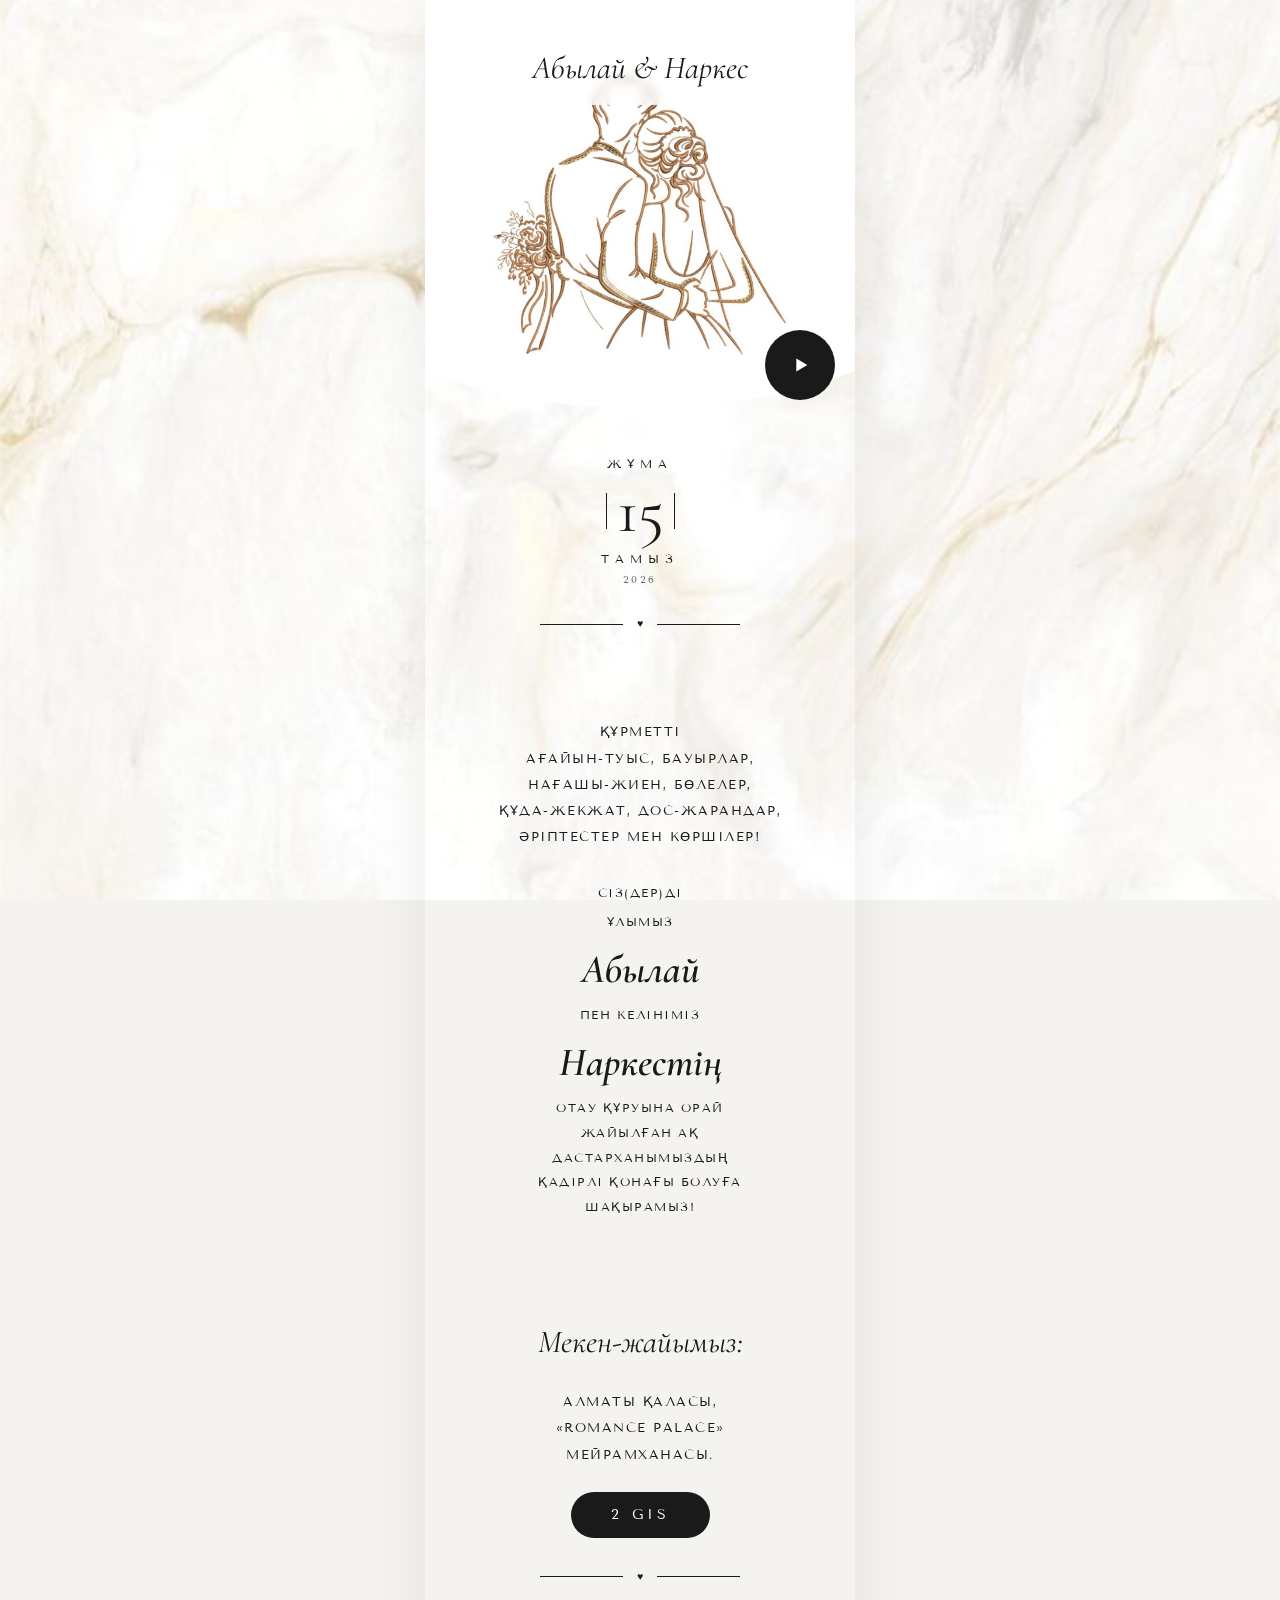
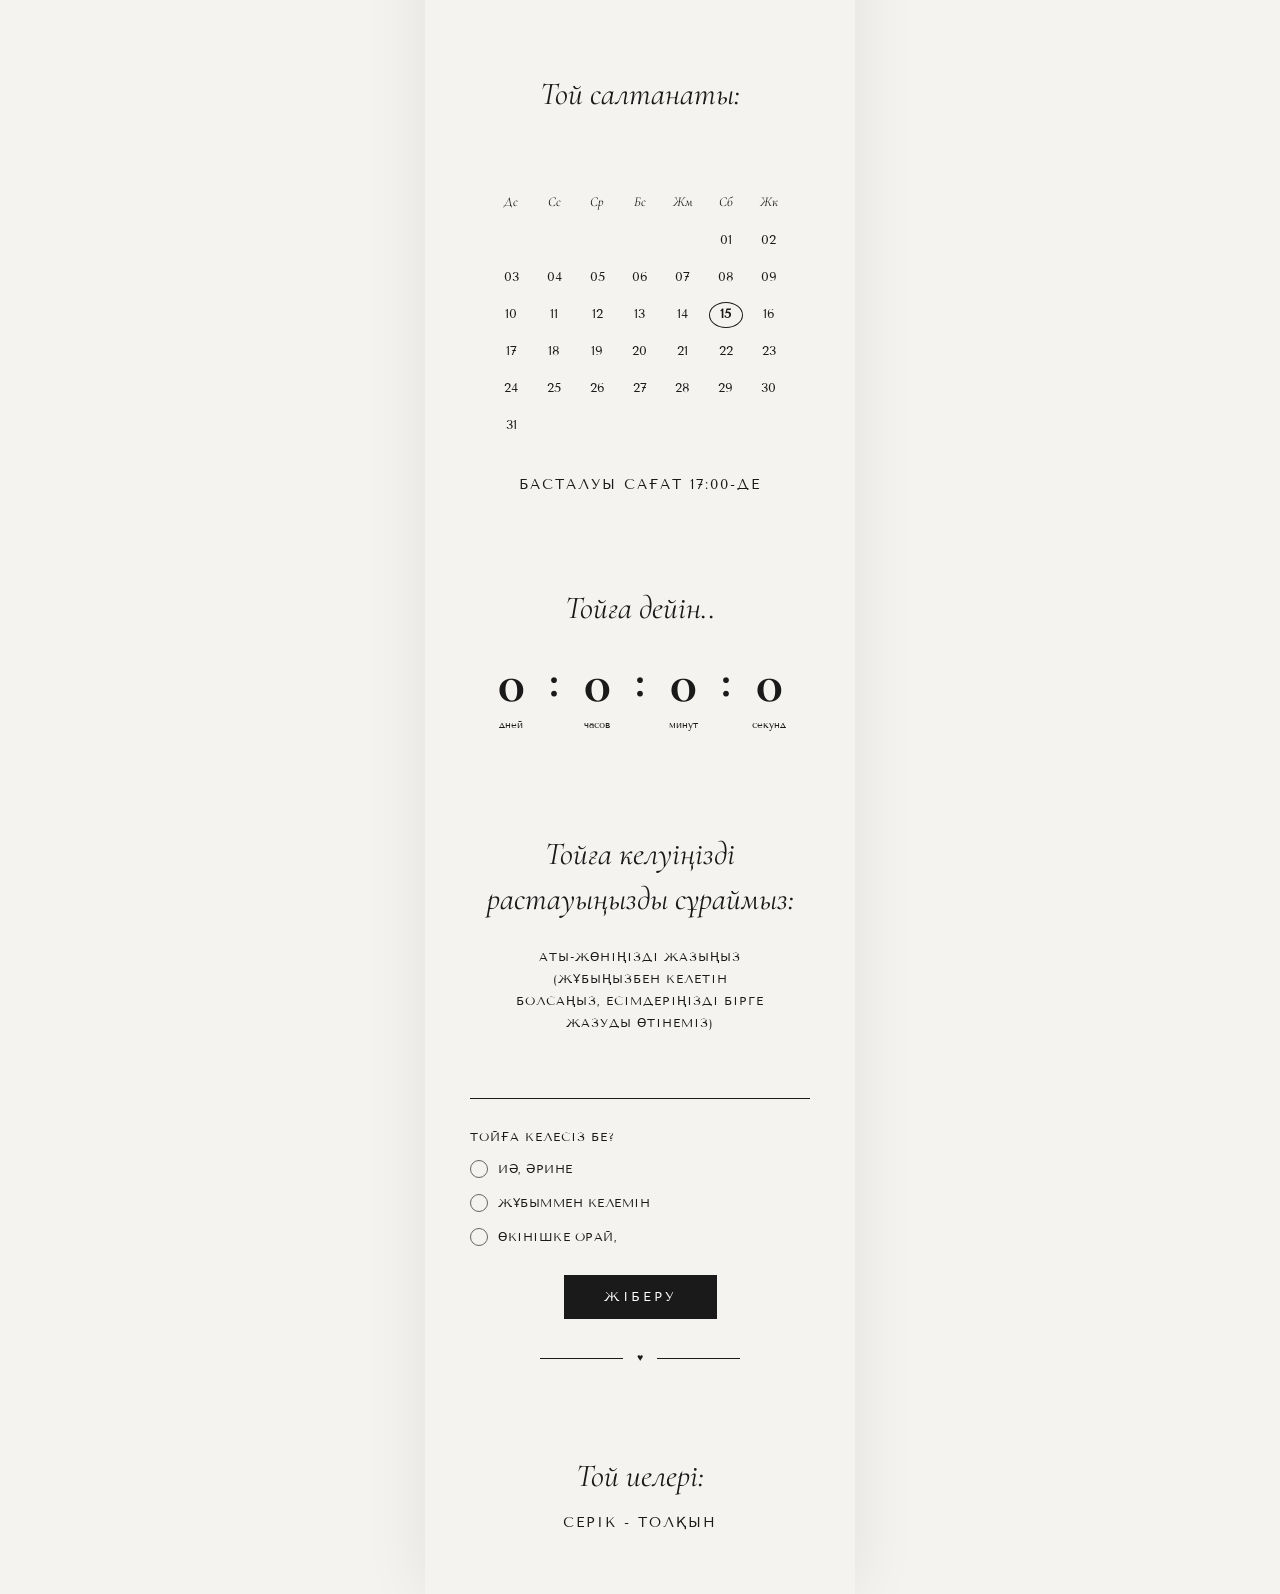
==== index.html @ e8063a90 "Дизайн как Tilda референс" ====
<!DOCTYPE html>
<html lang="kk">

<head>
    <meta charset="UTF-8">
    <meta name="viewport" content="width=device-width, initial-scale=1.0, maximum-scale=1.0, user-scalable=no">
    <link rel="icon" href="photo.jpeg" type="image/jpeg">
    <title>Абылай & Наркес</title>
    <meta name="description" content="Абылай мен Наркестің ақ тойына шақыру. 15 тамыз 2026 жыл, Romance Palace, Алматы">

    <!-- Open Graph -->
    <meta property="og:title" content="Абылай & Наркес | Үйлену тойына шақыру" />
    <meta property="og:description" content="Сіздерді ақ дастархан жайылған ақ тойымызға құрметпен шақырамыз! 15.08.2026" />
    <meta property="og:image" content="https://kenzhe14.github.io/abylai-narkes/photo.jpeg" />
    <meta property="og:url" content="https://kenzhe14.github.io/abylai-narkes/" />
    <meta property="og:type" content="website" />
    <link rel="preconnect" href="https://fonts.googleapis.com">
    <link rel="preconnect" href="https://fonts.gstatic.com" crossorigin>
    <link href="https://fonts.googleapis.com/css2?family=Cormorant+Garamond:ital,wght@0,300;0,400;0,500;0,600;0,700;1,300;1,400;1,500;1,600;1,700&family=Tenor+Sans&display=swap" rel="stylesheet">
    <link rel="stylesheet" href="style.css">
</head>

<body>

    <!-- Background Music -->
    <audio id="bg-music" loop preload="auto">
        <source src="https://dl.dropbox.com/scl/fi/5bqv379cq50wd48kf9zoa/feat.-Kazybek-Kuraiysh.mp3?rlkey=l2h1ll4zbf8r45pdpwxhxq0uc&st=2ir4rhdl&dl=0" type="audio/mpeg" />
    </audio>

    <!-- ============ HERO SECTION ============ -->
    <section id="hero" class="hero-section">
        <!-- Full-width photo -->
        <div class="hero-photo-container">
            <img src="photo.jpeg" alt="Абылай & Наркес" class="hero-photo">
            <!-- Names banner overlay on photo -->
            <div class="names-banner">
                <span class="names-script">Абылай & Наркес</span>
            </div>
            <!-- Circular music play button -->
            <button id="music-toggle" class="music-play-btn" aria-label="Музыканы қосу">
                <svg class="play-icon" id="music-icon-play" viewBox="0 0 24 24" fill="currentColor" width="24" height="24">
                    <polygon points="8,5 20,12 8,19" />
                </svg>
                <svg class="play-icon hidden" id="music-icon-pause" viewBox="0 0 24 24" fill="currentColor" width="24" height="24">
                    <rect x="6" y="4" width="4" height="16" />
                    <rect x="14" y="4" width="4" height="16" />
                </svg>
                <span class="circular-text">ӘУЕНІН ҚОСУ ҮШІН ҮСТІНЕН БАСЫҢЫЗ ·</span>
            </button>
        </div>

        <!-- Date section -->
        <div class="date-section">
            <span class="date-dayname">ЖҰМА</span>
            <div class="date-main">
                <span class="date-divider-v"></span>
                <span class="date-big-number">15</span>
                <span class="date-divider-v"></span>
            </div>
            <span class="date-monthname">ТАМЫЗ</span>
            <span class="date-year">2026</span>
        </div>

        <!-- Heart divider -->
        <div class="heart-divider">
            <span class="h-line"></span>
            <span class="h-heart">♥</span>
            <span class="h-line"></span>
        </div>
    </section>

    <!-- ============ GREETING / INVITE SECTION ============ -->
    <section id="greeting" class="section greeting-section">
        <p class="greeting-address animate-on-scroll">
            ҚҰРМЕТТІ<br>
            АҒАЙЫН-ТУЫС, БАУЫРЛАР,<br>
            НАҒАШЫ-ЖИЕН, БӨЛЕЛЕР,<br>
            ҚҰДА-ЖЕКЖАТ, ДОС-ЖАРАНДАР,<br>
            ӘРІПТЕСТЕР МЕН КӨРШІЛЕР!
        </p>

        <div class="greeting-invite animate-on-scroll">
            <p class="invite-line-upper">СІЗ(ДЕР)ДІ</p>
            <p class="invite-line-upper">ҰЛЫМЫЗ</p>
            <p class="invite-name-script">Абылай</p>
            <p class="invite-line-upper">ПЕН КЕЛІНІМІЗ</p>
            <p class="invite-name-script">Наркестің</p>
            <p class="invite-line-upper">
                ОТАУ ҚҰРУЫНА ОРАЙ<br>
                ЖАЙЫЛҒАН АҚ<br>
                ДАСТАРХАНЫМЫЗДЫҢ<br>
                ҚАДІРЛІ ҚОНАҒЫ БОЛУҒА<br>
                ШАҚЫРАМЫЗ!
            </p>
        </div>
    </section>

    <!-- ============ VENUE SECTION ============ -->
    <section id="venue" class="section venue-section">
        <h2 class="script-title animate-on-scroll">Мекен-жайымыз:</h2>
        <p class="venue-address animate-on-scroll">
            АЛМАТЫ ҚАЛАСЫ,<br>
            «ROMANCE PALACE»<br>
            МЕЙРАМХАНАСЫ.
        </p>
        <a href="https://2gis.kz/almaty/search/Romance%20Palace/firm/9429940000839272/77.027645%2C43.294526?m=77.027645%2C43.294526%2F11.62"
            target="_blank" rel="noopener" class="gis-btn animate-on-scroll" id="map-link">
            2 GIS
        </a>

        <!-- Heart divider -->
        <div class="heart-divider animate-on-scroll">
            <span class="h-line"></span>
            <span class="h-heart">♥</span>
            <span class="h-line"></span>
        </div>
    </section>

    <!-- ============ CALENDAR SECTION ============ -->
    <section id="calendar" class="section calendar-section">
        <h2 class="script-title animate-on-scroll">Той салтанаты:</h2>
        <p class="calendar-date-text animate-on-scroll">15 ТАМЫЗ 2026 ЖЫЛ</p>
        <div class="calendar-grid animate-on-scroll">
            <div class="calendar-header">
                <span>Дс</span><span>Сс</span><span>Ср</span><span>Бс</span><span>Жм</span><span>Сб</span><span>Жк</span>
            </div>
            <div class="calendar-days">
                <span class="empty"></span><span class="empty"></span><span class="empty"></span><span class="empty"></span><span class="empty"></span>
                <span>01</span><span>02</span>
                <span>03</span><span>04</span><span>05</span><span>06</span><span>07</span><span>08</span><span>09</span>
                <span>10</span><span>11</span><span>12</span><span>13</span><span>14</span><span class="highlight">15</span><span>16</span>
                <span>17</span><span>18</span><span>19</span><span>20</span><span>21</span><span>22</span><span>23</span>
                <span>24</span><span>25</span><span>26</span><span>27</span><span>28</span><span>29</span><span>30</span>
                <span>31</span>
            </div>
        </div>
        <p class="start-time animate-on-scroll">БАСТАЛУЫ САҒАТ 17:00-ДЕ</p>
    </section>

    <!-- ============ COUNTDOWN SECTION ============ -->
    <section id="countdown" class="section countdown-section">
        <h2 class="script-title animate-on-scroll">Тойға дейін..</h2>
        <div class="countdown-timer animate-on-scroll" id="countdown-timer">
            <div class="countdown-item">
                <span class="countdown-number" id="days">0</span>
                <span class="countdown-label">дней</span>
            </div>
            <div class="countdown-sep">:</div>
            <div class="countdown-item">
                <span class="countdown-number" id="hours">0</span>
                <span class="countdown-label">часов</span>
            </div>
            <div class="countdown-sep">:</div>
            <div class="countdown-item">
                <span class="countdown-number" id="minutes">0</span>
                <span class="countdown-label">минут</span>
            </div>
            <div class="countdown-sep">:</div>
            <div class="countdown-item">
                <span class="countdown-number" id="seconds">0</span>
                <span class="countdown-label">секунд</span>
            </div>
        </div>
    </section>

    <!-- ============ RSVP SECTION ============ -->
    <section id="rsvp" class="section rsvp-section">
        <h2 class="script-title animate-on-scroll">Тойға келуіңізді<br>растауыңызды сұраймыз:</h2>
        <p class="rsvp-instruction animate-on-scroll">
            АТЫ-ЖӨНІҢІЗДІ ЖАЗЫҢЫЗ<br>
            (ЖҰБЫҢЫЗБЕН КЕЛЕТІН<br>
            БОЛСАҢЫЗ, ЕСІМДЕРІҢІЗДІ БІРГЕ<br>
            ЖАЗУДЫ ӨТІНЕМІЗ)
        </p>
        <form id="rsvp-form" class="rsvp-form animate-on-scroll">
            <div class="form-group">
                <input type="text" id="guest-name" name="name" required>
                <div class="input-line"></div>
            </div>
            <div class="form-group">
                <p class="form-question">ТОЙҒА КЕЛЕСІЗ БЕ?</p>
                <div class="radio-group">
                    <label class="radio-label">
                        <input type="radio" name="attendance" value="Иә, әрине" required>
                        <span class="radio-circle"></span>
                        <span class="radio-text">ИӘ, ӘРИНЕ</span>
                    </label>
                    <label class="radio-label">
                        <input type="radio" name="attendance" value="Жұбайыммен келемін">
                        <span class="radio-circle"></span>
                        <span class="radio-text">ЖҰБЫММЕН КЕЛЕМІН</span>
                    </label>
                    <label class="radio-label">
                        <input type="radio" name="attendance" value="Өкінішке орай">
                        <span class="radio-circle"></span>
                        <span class="radio-text">ӨКІНІШКЕ ОРАЙ,</span>
                    </label>
                </div>
            </div>
            <button type="submit" class="submit-btn" id="submit-btn">
                <span class="btn-text">ЖІБЕРУ</span>
                <span class="btn-loader hidden">
                    <svg viewBox="0 0 24 24" width="20" height="20">
                        <circle cx="12" cy="12" r="10" fill="none" stroke="currentColor" stroke-width="2" stroke-dasharray="30 50" class="spinner" />
                    </svg>
                </span>
            </button>
        </form>
        <div id="rsvp-success" class="rsvp-success hidden">
            <div class="success-icon">✓</div>
            <p>Рахмет! Жауабыңыз қабылданды.</p>
        </div>

        <!-- Heart divider -->
        <div class="heart-divider animate-on-scroll">
            <span class="h-line"></span>
            <span class="h-heart">♥</span>
            <span class="h-line"></span>
        </div>
    </section>

    <!-- ============ HOSTS / FOOTER ============ -->
    <footer class="section footer-section">
        <h2 class="script-title animate-on-scroll">Той иелері:</h2>
        <p class="hosts-names animate-on-scroll">СЕРІК - ТОЛҚЫН</p>
    </footer>

    <script src="script.js"></script>
</body>

</html>
---- style.css ----
/* ============================================
   WEDDING INVITATION — Абылай & Наркес
   Exact Replica of Tilda Reference Design
   ============================================ */

:root {
    --black: #1a1a1a;
    --gray-dark: #333;
    --gray: #666;
    --gray-light: #999;
    --white: #ffffff;
    --bg: #f5f3f0;
}

/* === RESET === */
*, *::before, *::after {
    margin: 0; padding: 0; box-sizing: border-box;
}

html { scroll-behavior: smooth; }

body {
    font-family: 'Tenor Sans', sans-serif;
    color: var(--black);
    background: var(--bg);
    background-image: url('bg.jpeg');
    background-size: cover;
    background-attachment: fixed;
    background-position: center;
    line-height: 1.6;
    overflow-x: hidden;
    -webkit-font-smoothing: antialiased;
}

.hidden { display: none !important; }

/* === SECTION BASE === */
.section {
    display: flex;
    flex-direction: column;
    align-items: center;
    text-align: center;
    padding: 50px 28px;
}

/* === SCROLL ANIMATIONS === */
.animate-on-scroll {
    opacity: 0;
    transform: translateY(20px);
    transition: opacity 0.7s ease, transform 0.7s ease;
}
.animate-on-scroll.visible {
    opacity: 1;
    transform: translateY(0);
}

/* =========================================
   HERO SECTION
   ========================================= */
.hero-section {
    display: flex;
    flex-direction: column;
    align-items: center;
    padding: 0 0 30px;
}

/* --- Full-width photo --- */
.hero-photo-container {
    width: 100%;
    position: relative;
    overflow: hidden;
}

.hero-photo {
    width: 100%;
    height: auto;
    display: block;
    /* Bottom part: white wave cutout */
    clip-path: ellipse(120% 95% at 50% 0%);
}

/* --- Names banner on top of photo --- */
.names-banner {
    position: absolute;
    top: 30px;
    left: 0;
    right: 0;
    background: rgba(255, 255, 255, 0.75);
    backdrop-filter: blur(4px);
    padding: 12px 20px;
    text-align: center;
}

.names-script {
    font-family: 'Cormorant Garamond', serif;
    font-weight: 400;
    font-style: italic;
    font-size: 2rem;
    color: var(--black);
}

/* --- Circular music play button --- */
.music-play-btn {
    position: absolute;
    bottom: 30px;
    right: 20px;
    width: 70px;
    height: 70px;
    border-radius: 50%;
    background: var(--black);
    color: var(--white);
    border: none;
    cursor: pointer;
    display: flex;
    align-items: center;
    justify-content: center;
    z-index: 10;
    overflow: hidden;
}

.play-icon {
    width: 22px;
    height: 22px;
    z-index: 2;
}

/* Circular text around play button */
.circular-text {
    position: absolute;
    width: 100%;
    height: 100%;
    font-family: 'Tenor Sans', sans-serif;
    font-size: 0.38rem;
    letter-spacing: 2.5px;
    color: var(--white);
    animation: rotateText 12s linear infinite;
}

@keyframes rotateText {
    from { transform: rotate(0deg); }
    to { transform: rotate(360deg); }
}

/* Render circular text with CSS conic path hack — we'll use JS for proper SVG text path */
/* For simplicity, hide and use simple rotate animation */
.circular-text {
    display: flex;
    align-items: center;
    justify-content: center;
    opacity: 0; /* Will render via SVG in future */
}

/* --- Date section --- */
.date-section {
    display: flex;
    flex-direction: column;
    align-items: center;
    gap: 2px;
    padding: 24px 0 20px;
}

.date-dayname {
    font-size: 0.75rem;
    letter-spacing: 6px;
    color: var(--black);
    font-weight: 400;
}

.date-main {
    display: flex;
    align-items: center;
    gap: 10px;
    margin: 4px 0;
}

.date-divider-v {
    display: block;
    width: 1px;
    height: 36px;
    background: var(--black);
}

.date-big-number {
    font-family: 'Cormorant Garamond', serif;
    font-size: 4rem;
    font-weight: 400;
    line-height: 1;
    color: var(--black);
}

.date-monthname {
    font-size: 0.75rem;
    letter-spacing: 6px;
    color: var(--black);
    font-weight: 400;
}

.date-year {
    font-size: 0.65rem;
    letter-spacing: 3px;
    color: var(--gray);
    margin-top: 2px;
}

/* --- Heart divider (used everywhere) --- */
.heart-divider {
    display: flex;
    align-items: center;
    gap: 14px;
    width: 200px;
    margin: 10px auto;
}

.h-line {
    flex: 1;
    height: 1px;
    background: var(--black);
}

.h-heart {
    font-size: 0.65rem;
    color: var(--black);
    line-height: 1;
}

/* =========================================
   GREETING SECTION
   ========================================= */
.greeting-section {
    padding: 50px 32px;
    gap: 30px;
}

.greeting-address {
    font-family: 'Tenor Sans', sans-serif;
    font-size: 0.82rem;
    font-weight: 400;
    color: var(--black);
    text-transform: uppercase;
    letter-spacing: 1.5px;
    line-height: 2;
}

.greeting-invite {
    display: flex;
    flex-direction: column;
    align-items: center;
    gap: 4px;
}

.invite-line-upper {
    font-family: 'Tenor Sans', sans-serif;
    font-size: 0.78rem;
    font-weight: 400;
    color: var(--black);
    text-transform: uppercase;
    letter-spacing: 1.5px;
    line-height: 2;
}

.invite-name-script {
    font-family: 'Cormorant Garamond', serif;
    font-weight: 600;
    font-style: italic;
    font-size: 2.5rem;
    color: var(--black);
    line-height: 1.3;
    margin: 4px 0;
}

/* =========================================
   VENUE SECTION
   ========================================= */
.venue-section {
    padding: 50px 32px;
    gap: 24px;
}

.script-title {
    font-family: 'Cormorant Garamond', serif;
    font-weight: 400;
    font-style: italic;
    font-size: 2rem;
    color: var(--black);
    line-height: 1.4;
}

.venue-address {
    font-family: 'Tenor Sans', sans-serif;
    font-size: 0.82rem;
    font-weight: 400;
    color: var(--black);
    text-transform: uppercase;
    letter-spacing: 1.5px;
    line-height: 2;
}

.gis-btn {
    display: inline-block;
    padding: 12px 40px;
    background: var(--black);
    color: var(--white);
    text-decoration: none;
    border-radius: 50px;
    font-family: 'Tenor Sans', sans-serif;
    font-size: 0.85rem;
    letter-spacing: 4px;
    font-weight: 400;
    transition: opacity 0.3s;
}

.gis-btn:active {
    opacity: 0.8;
}

/* =========================================
   CALENDAR SECTION
   ========================================= */
.calendar-section {
    padding: 30px 28px 50px;
    gap: 20px;
}

.calendar-date-text {
    font-family: 'Tenor Sans', sans-serif;
    font-size: 0.85rem;
    font-weight: 400;
    letter-spacing: 2px;
    color: var(--black);
    margin-bottom: 8px;
}

.calendar-grid {
    width: 300px;
}

.calendar-header {
    display: grid;
    grid-template-columns: repeat(7, 1fr);
    gap: 0;
    margin-bottom: 6px;
}

.calendar-header span {
    font-family: 'Cormorant Garamond', serif;
    font-style: italic;
    font-size: 0.85rem;
    color: var(--black);
    text-align: center;
    padding: 4px 0;
}

.calendar-days {
    display: grid;
    grid-template-columns: repeat(7, 1fr);
    gap: 0;
}

.calendar-days span {
    font-family: 'Tenor Sans', sans-serif;
    font-size: 0.82rem;
    color: var(--black);
    text-align: center;
    padding: 8px 2px;
    font-weight: 400;
}

.calendar-days span.empty {
    visibility: hidden;
}

/* Oval/circle outline around the date — exactly like reference */
.calendar-days span.highlight {
    position: relative;
    font-weight: 700;
}

.calendar-days span.highlight::before {
    content: '';
    position: absolute;
    width: 34px;
    height: 26px;
    border: 1.5px solid var(--black);
    border-radius: 50%;
    top: 50%;
    left: 50%;
    transform: translate(-50%, -50%);
}

.start-time {
    font-family: 'Tenor Sans', sans-serif;
    font-size: 0.85rem;
    font-weight: 400;
    letter-spacing: 2px;
    color: var(--black);
    margin-top: 10px;
}

/* =========================================
   COUNTDOWN SECTION
   ========================================= */
.countdown-section {
    padding: 40px 28px 50px;
    gap: 24px;
}

.countdown-timer {
    display: flex;
    align-items: flex-start;
    gap: 8px;
}

.countdown-item {
    display: flex;
    flex-direction: column;
    align-items: center;
    min-width: 60px;
}

.countdown-number {
    font-family: 'Cormorant Garamond', serif;
    font-size: 3.5rem;
    font-weight: 700;
    color: var(--black);
    line-height: 1;
    transition: transform 0.2s ease, opacity 0.2s ease;
}

.countdown-label {
    font-family: 'Tenor Sans', sans-serif;
    font-size: 0.6rem;
    color: var(--black);
    margin-top: 6px;
    letter-spacing: 0;
}

.countdown-sep {
    font-family: 'Cormorant Garamond', serif;
    font-size: 3rem;
    font-weight: 700;
    color: var(--black);
    line-height: 1;
    margin-top: 2px;
}

/* =========================================
   RSVP SECTION
   ========================================= */
.rsvp-section {
    padding: 50px 32px;
    gap: 24px;
}

.rsvp-instruction {
    font-family: 'Tenor Sans', sans-serif;
    font-size: 0.72rem;
    font-weight: 400;
    color: var(--black);
    text-transform: uppercase;
    letter-spacing: 1px;
    line-height: 1.9;
    max-width: 300px;
}

.rsvp-form {
    display: flex;
    flex-direction: column;
    gap: 28px;
    width: 100%;
    max-width: 340px;
}

.form-group {
    display: flex;
    flex-direction: column;
    gap: 0;
}

/* Input with only bottom border — like reference */
.rsvp-form input[type="text"] {
    width: 100%;
    padding: 12px 4px;
    border: none;
    border-bottom: 1px solid var(--black);
    background: transparent;
    font-family: 'Tenor Sans', sans-serif;
    font-size: 0.9rem;
    color: var(--black);
    outline: none;
    border-radius: 0;
}

.input-line {
    display: none;
}

.form-question {
    font-family: 'Tenor Sans', sans-serif;
    font-size: 0.78rem;
    font-weight: 400;
    color: var(--black);
    text-transform: uppercase;
    letter-spacing: 1px;
    text-align: left;
    margin-bottom: 12px;
}

/* --- Radio buttons --- */
.radio-group {
    display: flex;
    flex-direction: column;
    gap: 14px;
}

.radio-label {
    display: flex;
    align-items: center;
    gap: 10px;
    cursor: pointer;
    font-family: 'Tenor Sans', sans-serif;
    font-size: 0.78rem;
    color: var(--black);
    text-transform: uppercase;
    letter-spacing: 0.5px;
}

.radio-label input[type="radio"] {
    display: none;
}

.radio-circle {
    width: 18px;
    height: 18px;
    border-radius: 50%;
    border: 1.5px solid var(--gray);
    flex-shrink: 0;
    position: relative;
    transition: border-color 0.3s;
}

.radio-label input[type="radio"]:checked + .radio-circle {
    border-color: var(--black);
}

.radio-label input[type="radio"]:checked + .radio-circle::after {
    content: '';
    position: absolute;
    width: 10px;
    height: 10px;
    border-radius: 50%;
    background: var(--black);
    top: 50%;
    left: 50%;
    transform: translate(-50%, -50%);
}

/* --- Submit button (black pill) --- */
.submit-btn {
    padding: 14px 40px;
    border: none;
    background: var(--black);
    color: var(--white);
    font-family: 'Tenor Sans', sans-serif;
    font-size: 0.8rem;
    letter-spacing: 3px;
    text-transform: uppercase;
    cursor: pointer;
    align-self: center;
    transition: opacity 0.3s;
}

.submit-btn:active {
    opacity: 0.8;
}

.submit-btn:disabled {
    opacity: 0.5;
}

@keyframes spin {
    from { transform: rotate(0deg); }
    to { transform: rotate(360deg); }
}

.spinner {
    animation: spin 0.8s linear infinite;
}

/* Success */
.rsvp-success {
    text-align: center;
    padding: 30px;
}

.success-icon {
    width: 50px;
    height: 50px;
    margin: 0 auto 16px;
    border-radius: 50%;
    background: var(--black);
    color: var(--white);
    display: flex;
    align-items: center;
    justify-content: center;
    font-size: 1.4rem;
}

.rsvp-success p {
    font-family: 'Tenor Sans', sans-serif;
    font-size: 0.85rem;
    color: var(--black);
}

/* =========================================
   FOOTER / HOSTS
   ========================================= */
.footer-section {
    padding: 30px 32px 60px;
    gap: 14px;
}

.hosts-names {
    font-family: 'Tenor Sans', sans-serif;
    font-size: 0.85rem;
    font-weight: 400;
    letter-spacing: 2px;
    color: var(--black);
    text-transform: uppercase;
}

/* =========================================
   RESPONSIVE
   ========================================= */
@media (min-width: 500px) {
    body {
        max-width: 430px;
        margin: 0 auto;
        box-shadow: 0 0 60px rgba(0,0,0,0.08);
    }
}

@media (max-width: 360px) {
    .names-script { font-size: 1.6rem; }
    .date-big-number { font-size: 3rem; }
    .invite-name-script { font-size: 2rem; }
    .countdown-number { font-size: 2.8rem; }
    .countdown-sep { font-size: 2.4rem; }
}
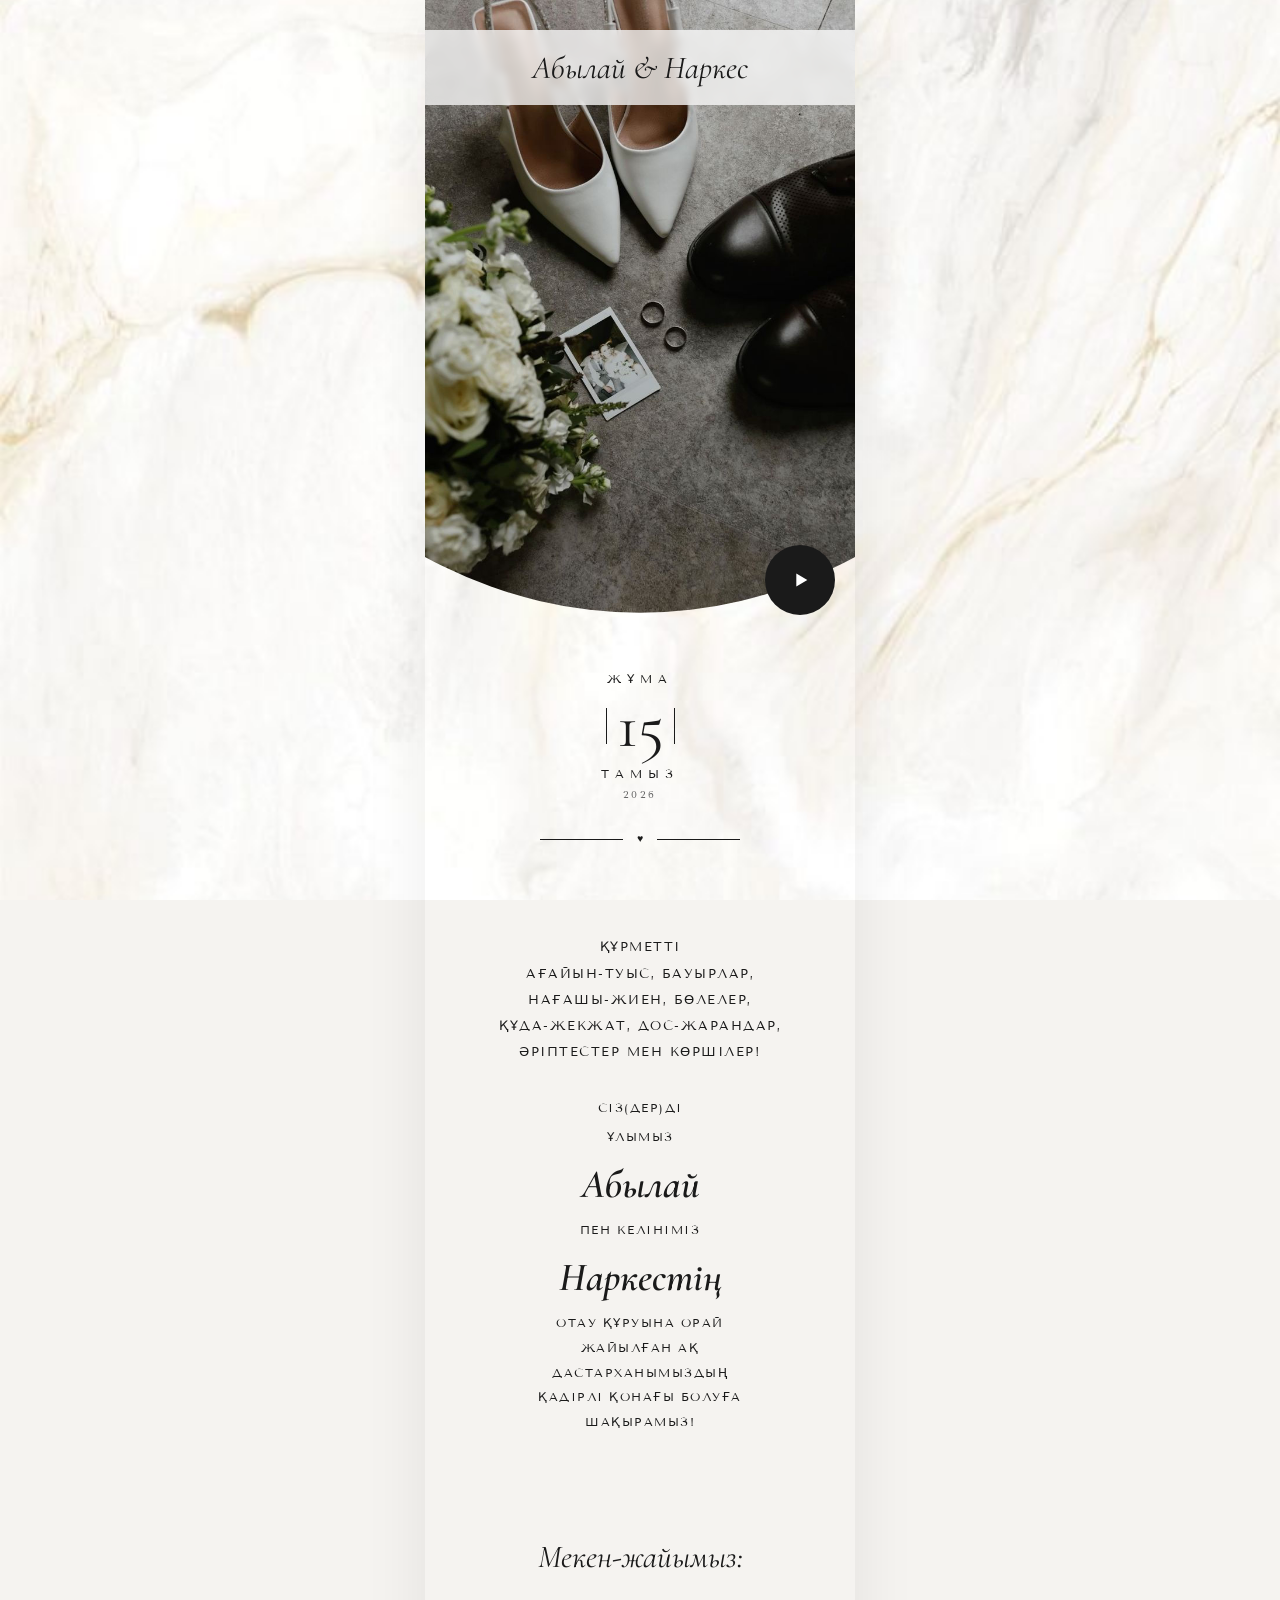
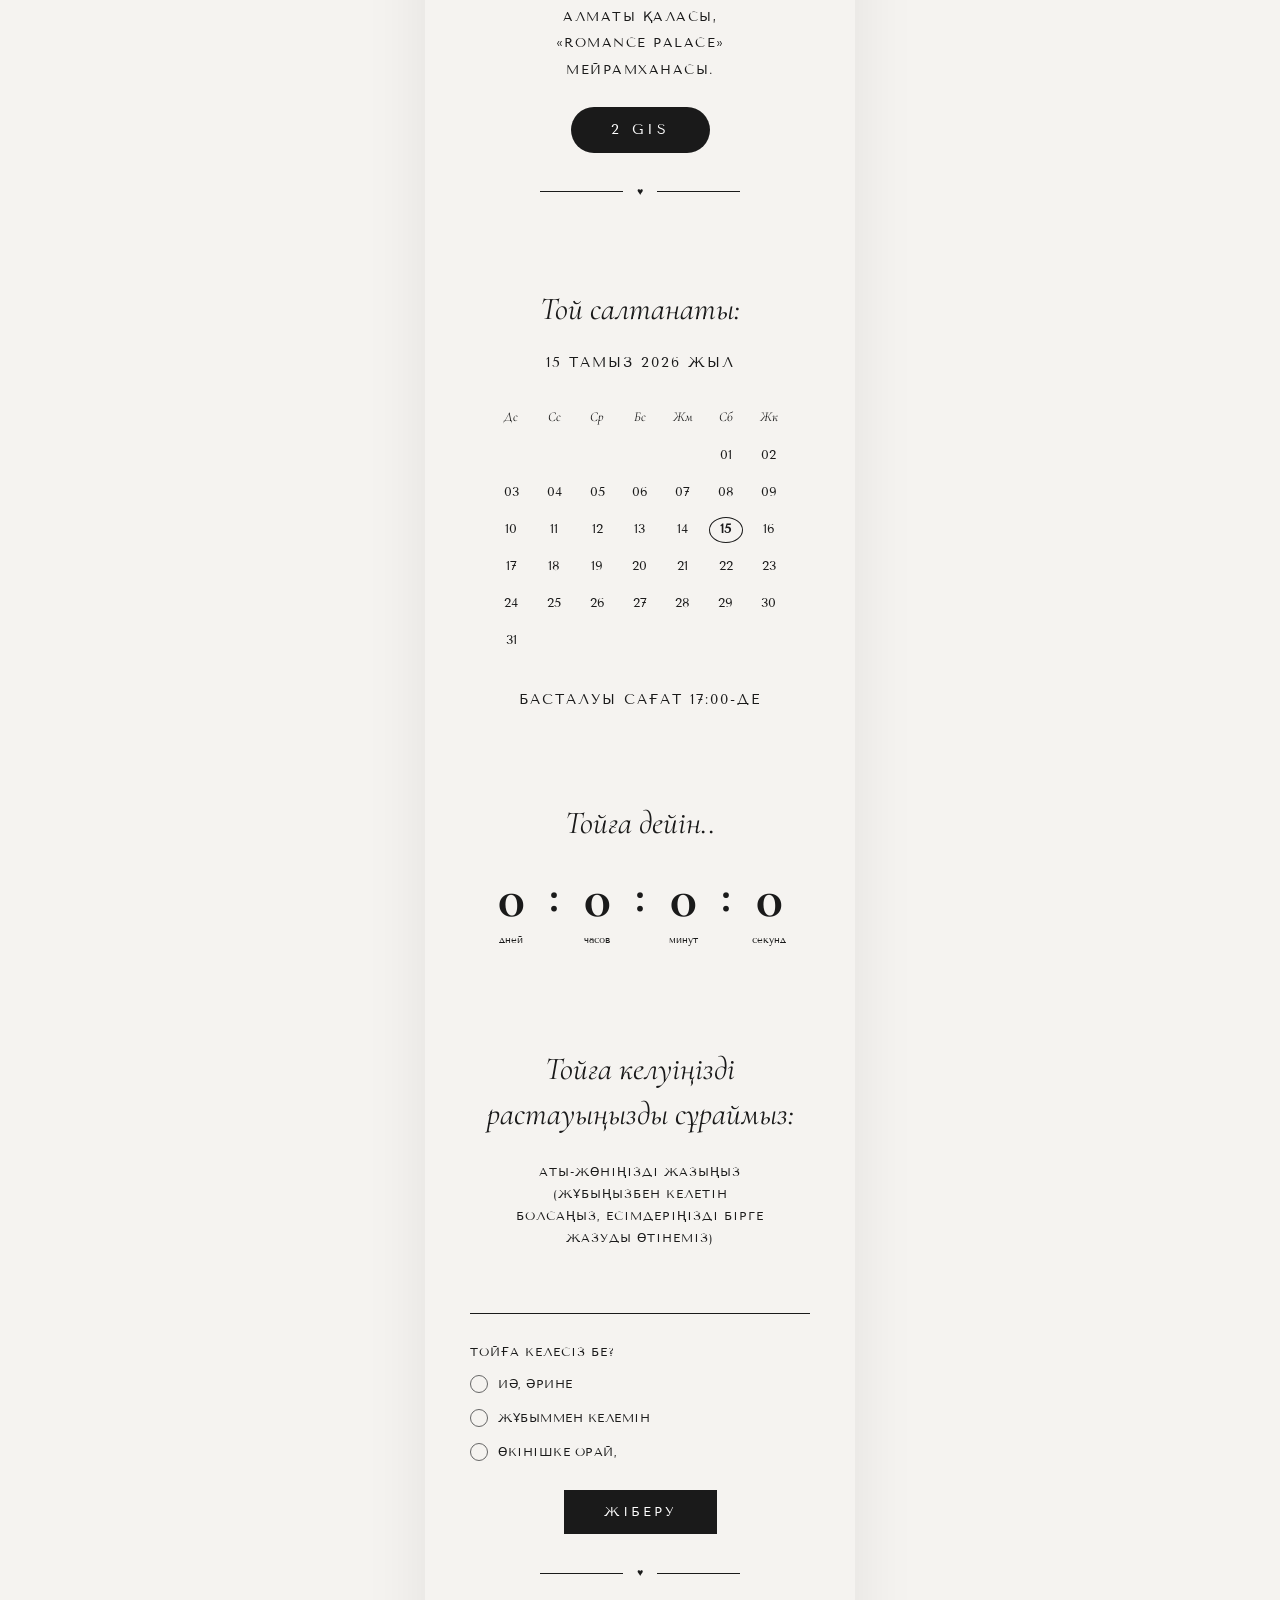
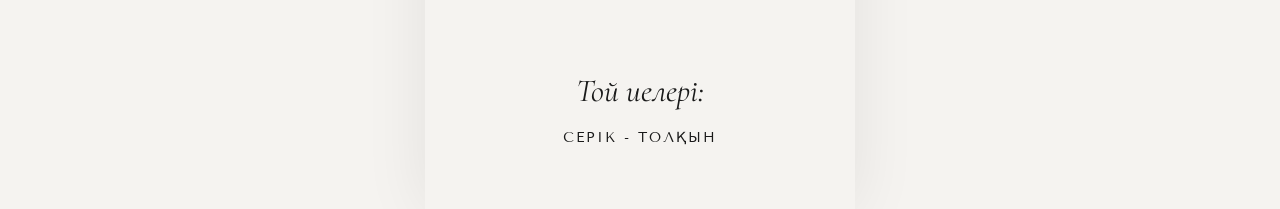
==== commit 230c48e3: "Дизайн как Tilda референс" ====
--- a/index.html
+++ b/index.html
@@ -10,13 +10,16 @@
 
     <!-- Open Graph -->
     <meta property="og:title" content="Абылай & Наркес | Үйлену тойына шақыру" />
-    <meta property="og:description" content="Сіздерді ақ дастархан жайылған ақ тойымызға құрметпен шақырамыз! 15.08.2026" />
+    <meta property="og:description"
+        content="Сіздерді ақ дастархан жайылған ақ тойымызға құрметпен шақырамыз! 15.08.2026" />
     <meta property="og:image" content="https://kenzhe14.github.io/abylai-narkes/photo.jpeg" />
     <meta property="og:url" content="https://kenzhe14.github.io/abylai-narkes/" />
     <meta property="og:type" content="website" />
     <link rel="preconnect" href="https://fonts.googleapis.com">
     <link rel="preconnect" href="https://fonts.gstatic.com" crossorigin>
-    <link href="https://fonts.googleapis.com/css2?family=Cormorant+Garamond:ital,wght@0,300;0,400;0,500;0,600;0,700;1,300;1,400;1,500;1,600;1,700&family=Tenor+Sans&display=swap" rel="stylesheet">
+    <link
+        href="https://fonts.googleapis.com/css2?family=Cormorant+Garamond:ital,wght@0,300;0,400;0,500;0,600;0,700;1,300;1,400;1,500;1,600;1,700&family=Tenor+Sans&display=swap"
+        rel="stylesheet">
     <link rel="stylesheet" href="style.css">
 </head>
 
@@ -24,24 +27,28 @@
 
     <!-- Background Music -->
     <audio id="bg-music" loop preload="auto">
-        <source src="https://dl.dropbox.com/scl/fi/5bqv379cq50wd48kf9zoa/feat.-Kazybek-Kuraiysh.mp3?rlkey=l2h1ll4zbf8r45pdpwxhxq0uc&st=2ir4rhdl&dl=0" type="audio/mpeg" />
+        <source
+            src="https://dl.dropbox.com/scl/fi/5bqv379cq50wd48kf9zoa/feat.-Kazybek-Kuraiysh.mp3?rlkey=l2h1ll4zbf8r45pdpwxhxq0uc&st=2ir4rhdl&dl=0"
+            type="audio/mpeg" />
     </audio>
 
     <!-- ============ HERO SECTION ============ -->
     <section id="hero" class="hero-section">
         <!-- Full-width photo -->
         <div class="hero-photo-container">
-            <img src="photo.jpeg" alt="Абылай & Наркес" class="hero-photo">
+            <img src="bg_2.jpeg" alt="Абылай & Наркес" class="hero-photo">
             <!-- Names banner overlay on photo -->
             <div class="names-banner">
                 <span class="names-script">Абылай & Наркес</span>
             </div>
             <!-- Circular music play button -->
             <button id="music-toggle" class="music-play-btn" aria-label="Музыканы қосу">
-                <svg class="play-icon" id="music-icon-play" viewBox="0 0 24 24" fill="currentColor" width="24" height="24">
+                <svg class="play-icon" id="music-icon-play" viewBox="0 0 24 24" fill="currentColor" width="24"
+                    height="24">
                     <polygon points="8,5 20,12 8,19" />
                 </svg>
-                <svg class="play-icon hidden" id="music-icon-pause" viewBox="0 0 24 24" fill="currentColor" width="24" height="24">
+                <svg class="play-icon hidden" id="music-icon-pause" viewBox="0 0 24 24" fill="currentColor" width="24"
+                    height="24">
                     <rect x="6" y="4" width="4" height="16" />
                     <rect x="14" y="4" width="4" height="16" />
                 </svg>
@@ -125,10 +132,12 @@
                 <span>Дс</span><span>Сс</span><span>Ср</span><span>Бс</span><span>Жм</span><span>Сб</span><span>Жк</span>
             </div>
             <div class="calendar-days">
-                <span class="empty"></span><span class="empty"></span><span class="empty"></span><span class="empty"></span><span class="empty"></span>
+                <span class="empty"></span><span class="empty"></span><span class="empty"></span><span
+                    class="empty"></span><span class="empty"></span>
                 <span>01</span><span>02</span>
                 <span>03</span><span>04</span><span>05</span><span>06</span><span>07</span><span>08</span><span>09</span>
-                <span>10</span><span>11</span><span>12</span><span>13</span><span>14</span><span class="highlight">15</span><span>16</span>
+                <span>10</span><span>11</span><span>12</span><span>13</span><span>14</span><span
+                    class="highlight">15</span><span>16</span>
                 <span>17</span><span>18</span><span>19</span><span>20</span><span>21</span><span>22</span><span>23</span>
                 <span>24</span><span>25</span><span>26</span><span>27</span><span>28</span><span>29</span><span>30</span>
                 <span>31</span>
@@ -201,7 +210,8 @@
                 <span class="btn-text">ЖІБЕРУ</span>
                 <span class="btn-loader hidden">
                     <svg viewBox="0 0 24 24" width="20" height="20">
-                        <circle cx="12" cy="12" r="10" fill="none" stroke="currentColor" stroke-width="2" stroke-dasharray="30 50" class="spinner" />
+                        <circle cx="12" cy="12" r="10" fill="none" stroke="currentColor" stroke-width="2"
+                            stroke-dasharray="30 50" class="spinner" />
                     </svg>
                 </span>
             </button>
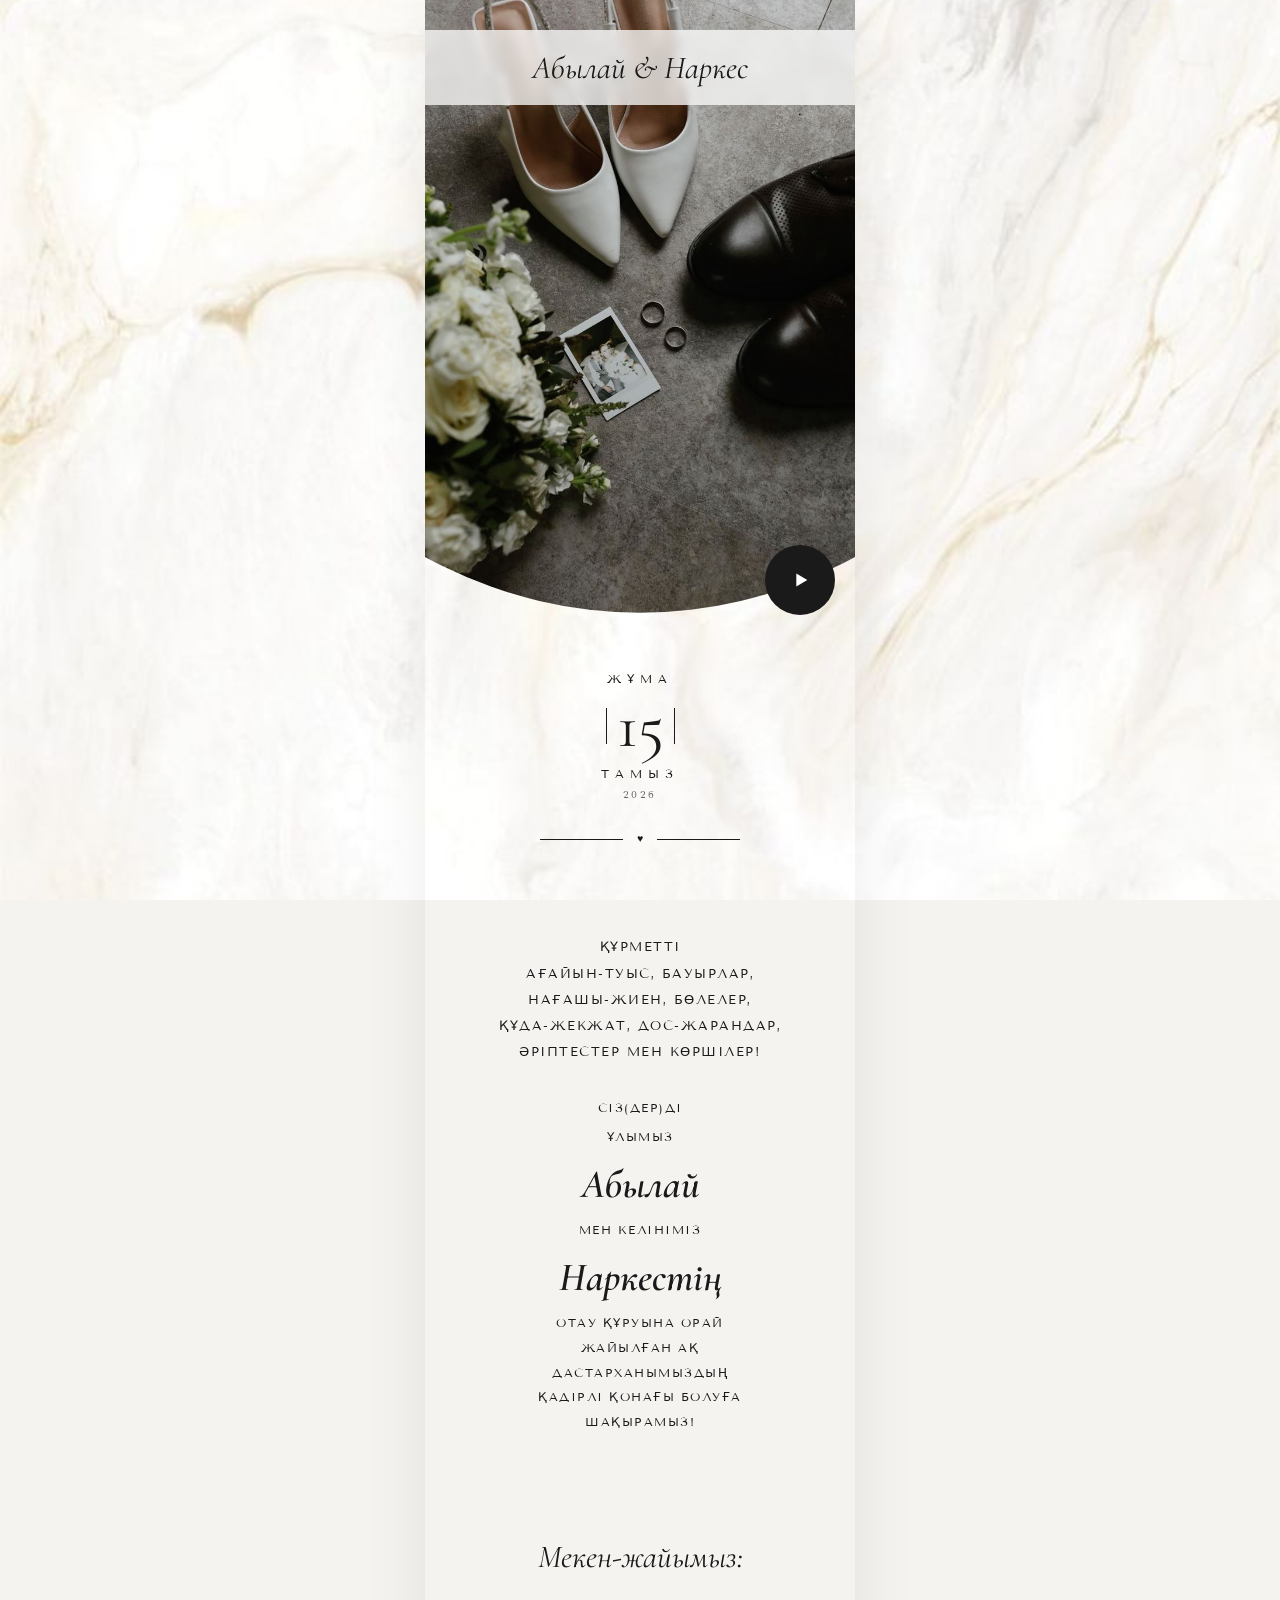
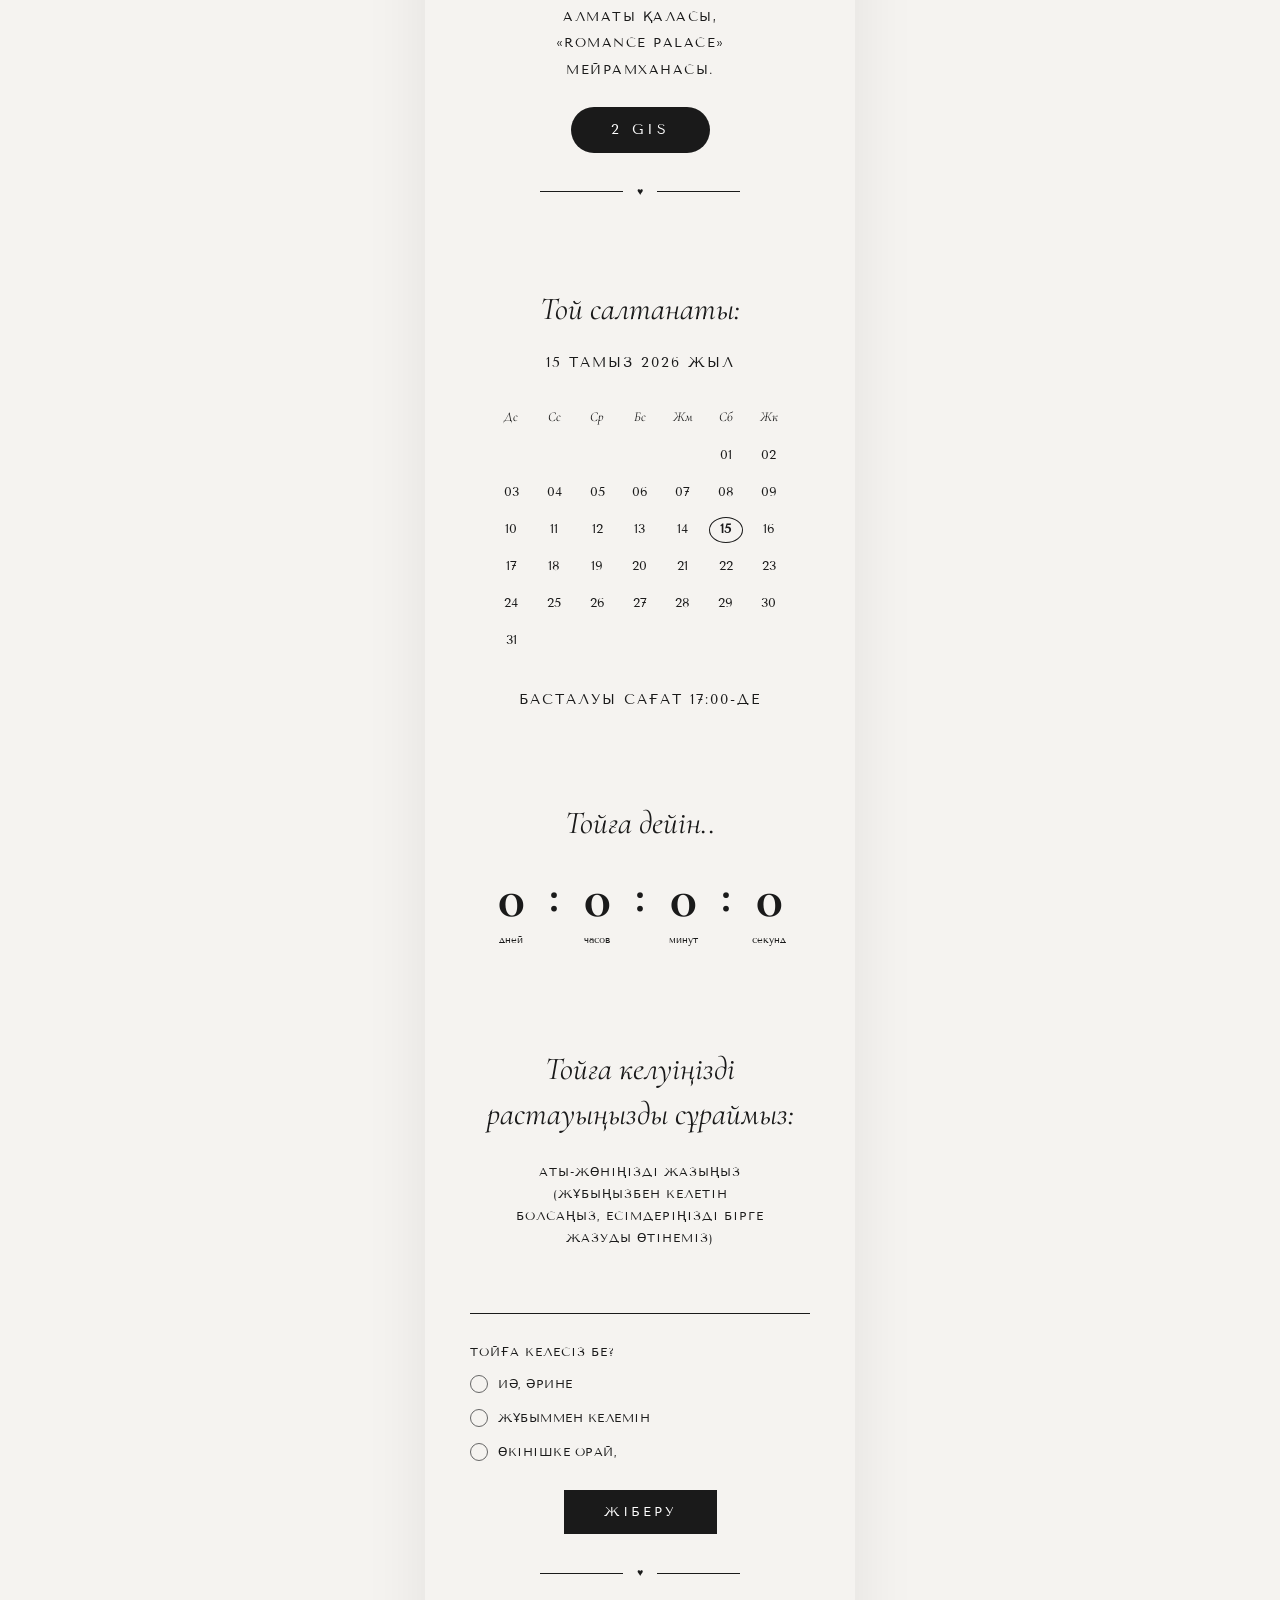
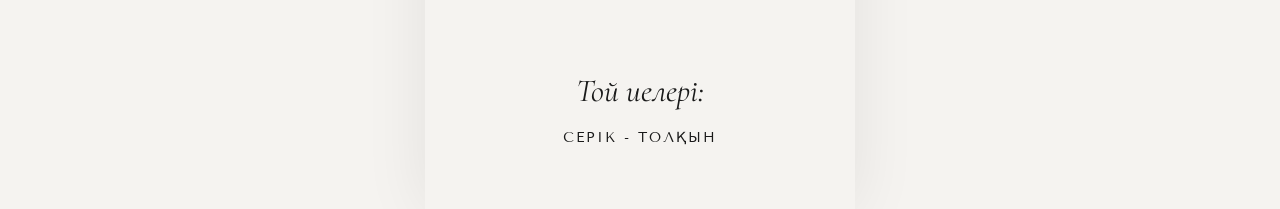
==== commit cb6c4bca: "added music (Changed)" ====
--- a/index.html
+++ b/index.html
@@ -28,7 +28,7 @@
     <!-- Background Music -->
     <audio id="bg-music" loop preload="auto">
         <source
-            src="https://dl.dropbox.com/scl/fi/5bqv379cq50wd48kf9zoa/feat.-Kazybek-Kuraiysh.mp3?rlkey=l2h1ll4zbf8r45pdpwxhxq0uc&st=2ir4rhdl&dl=0"
+            src="https://dl.dropbox.com/scl/fi/g5504bbxawm9ltuat8rgw/Kazybek-Kuraiysh.mp3?rlkey=hk5ysb0nal905974qhv11nsgh&st=2zq2ltm6&dl=0"
             type="audio/mpeg" />
     </audio>
 
@@ -90,7 +90,7 @@
             <p class="invite-line-upper">СІЗ(ДЕР)ДІ</p>
             <p class="invite-line-upper">ҰЛЫМЫЗ</p>
             <p class="invite-name-script">Абылай</p>
-            <p class="invite-line-upper">ПЕН КЕЛІНІМІЗ</p>
+            <p class="invite-line-upper">МЕН КЕЛІНІМІЗ</p>
             <p class="invite-name-script">Наркестің</p>
             <p class="invite-line-upper">
                 ОТАУ ҚҰРУЫНА ОРАЙ<br>
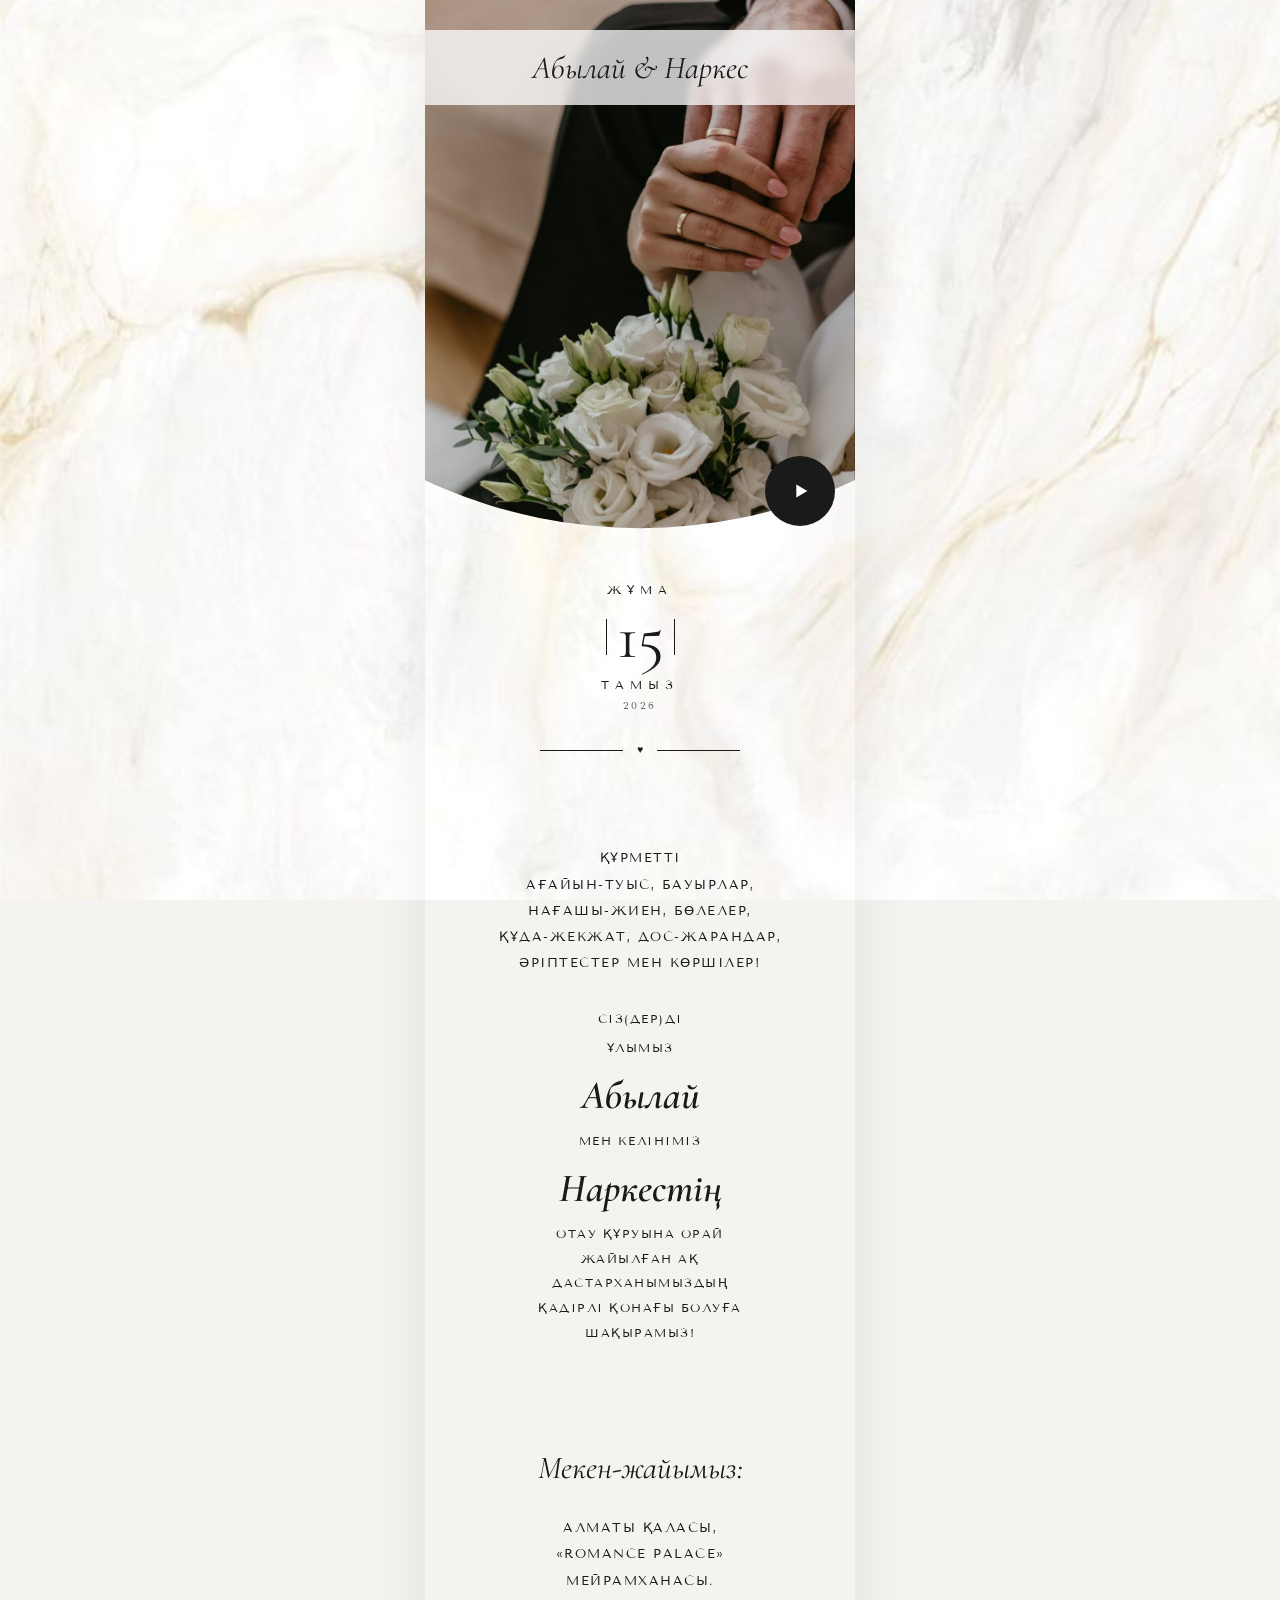
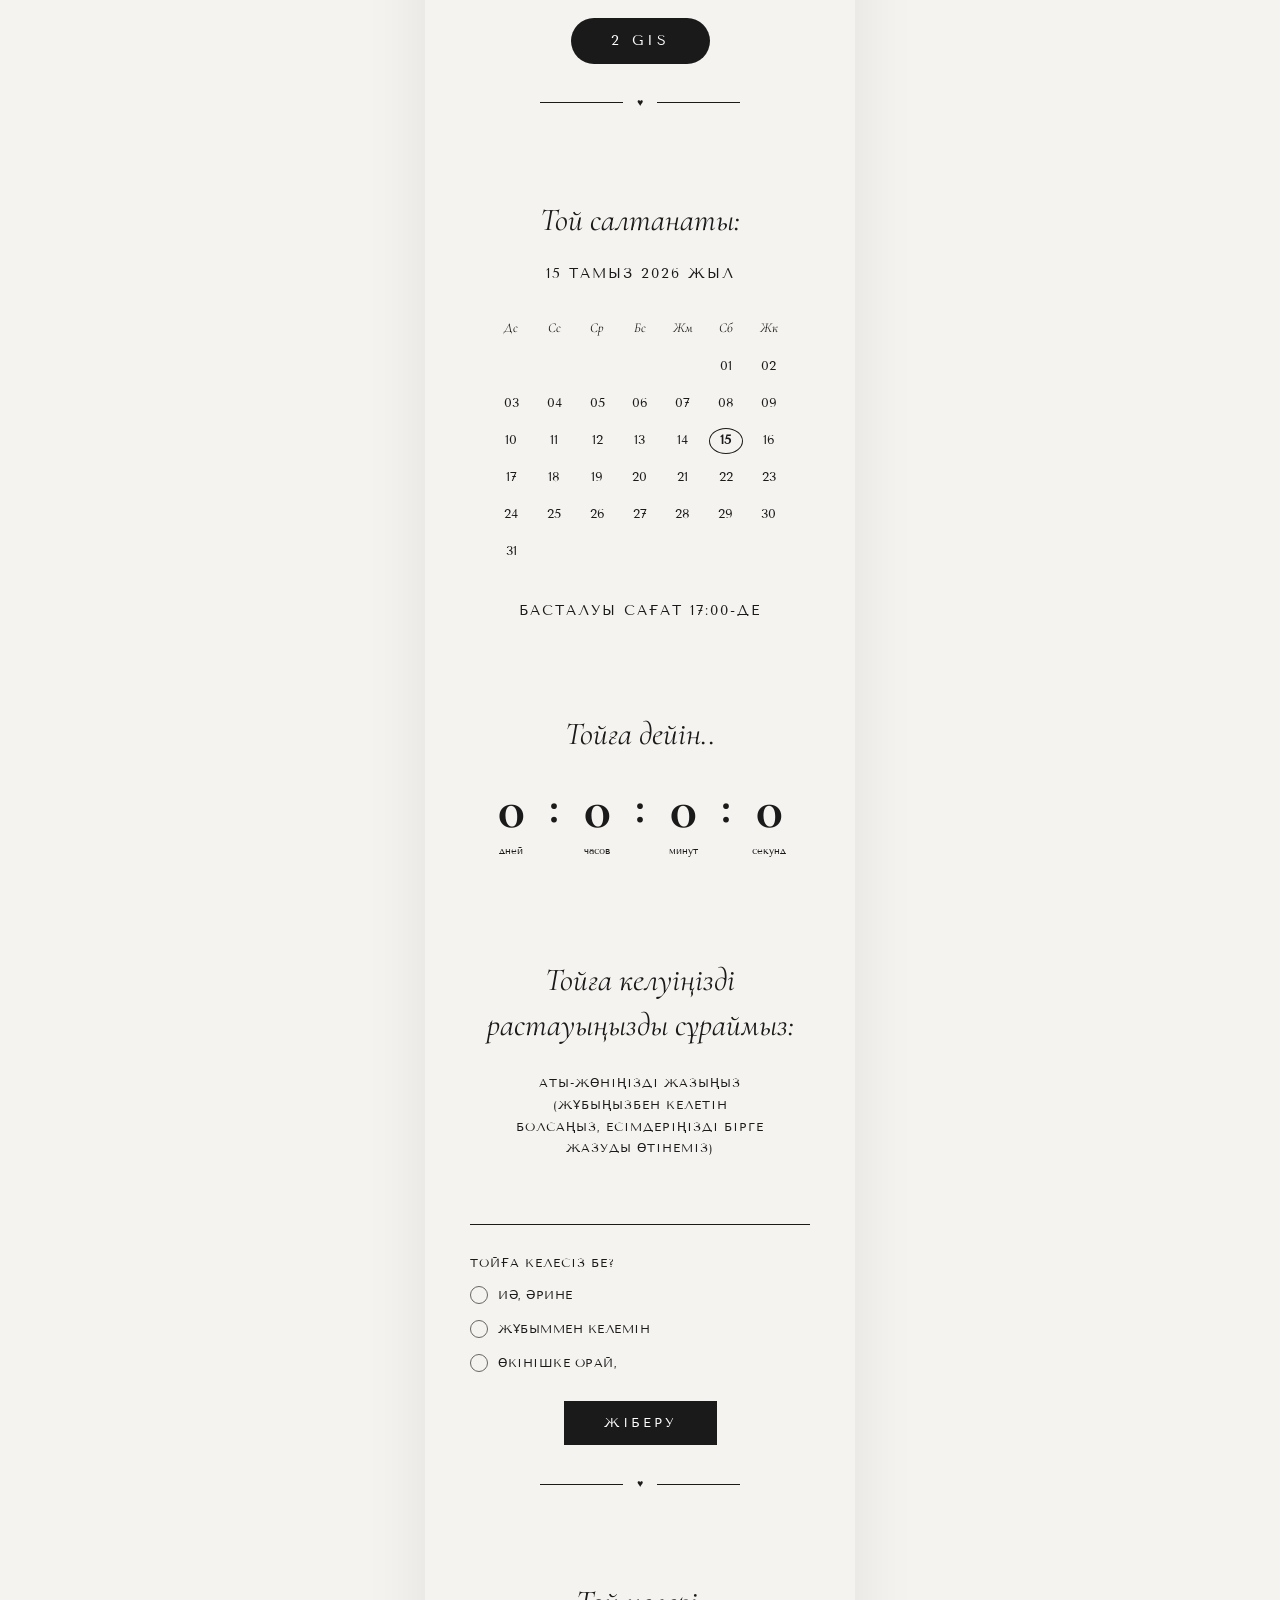
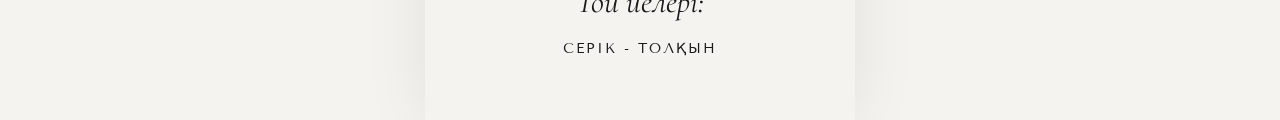
==== commit ed7502eb: "UPdate hero section photo" ====
--- a/index.html
+++ b/index.html
@@ -28,7 +28,7 @@
     <!-- Background Music -->
     <audio id="bg-music" loop preload="auto">
         <source
-            src="https://dl.dropbox.com/scl/fi/g5504bbxawm9ltuat8rgw/Kazybek-Kuraiysh.mp3?rlkey=hk5ysb0nal905974qhv11nsgh&st=2zq2ltm6&dl=0"
+            src="https://dl.dropbox.com/scl/fi/g6l5i8yd8bvcnv4vz8968/Dombyra_-_Saulem_-_saulem._-SkySound.cc.mp3?rlkey=c0wf5fy1hgqgr8r1h8n79zhtw&st=17bjdcvp&dl=0"
             type="audio/mpeg" />
     </audio>
 
@@ -36,7 +36,7 @@
     <section id="hero" class="hero-section">
         <!-- Full-width photo -->
         <div class="hero-photo-container">
-            <img src="bg_2.jpeg" alt="Абылай & Наркес" class="hero-photo">
+            <img src="hero_photo.jpg" alt="Абылай & Наркес" class="hero-photo">
             <!-- Names banner overlay on photo -->
             <div class="names-banner">
                 <span class="names-script">Абылай & Наркес</span>
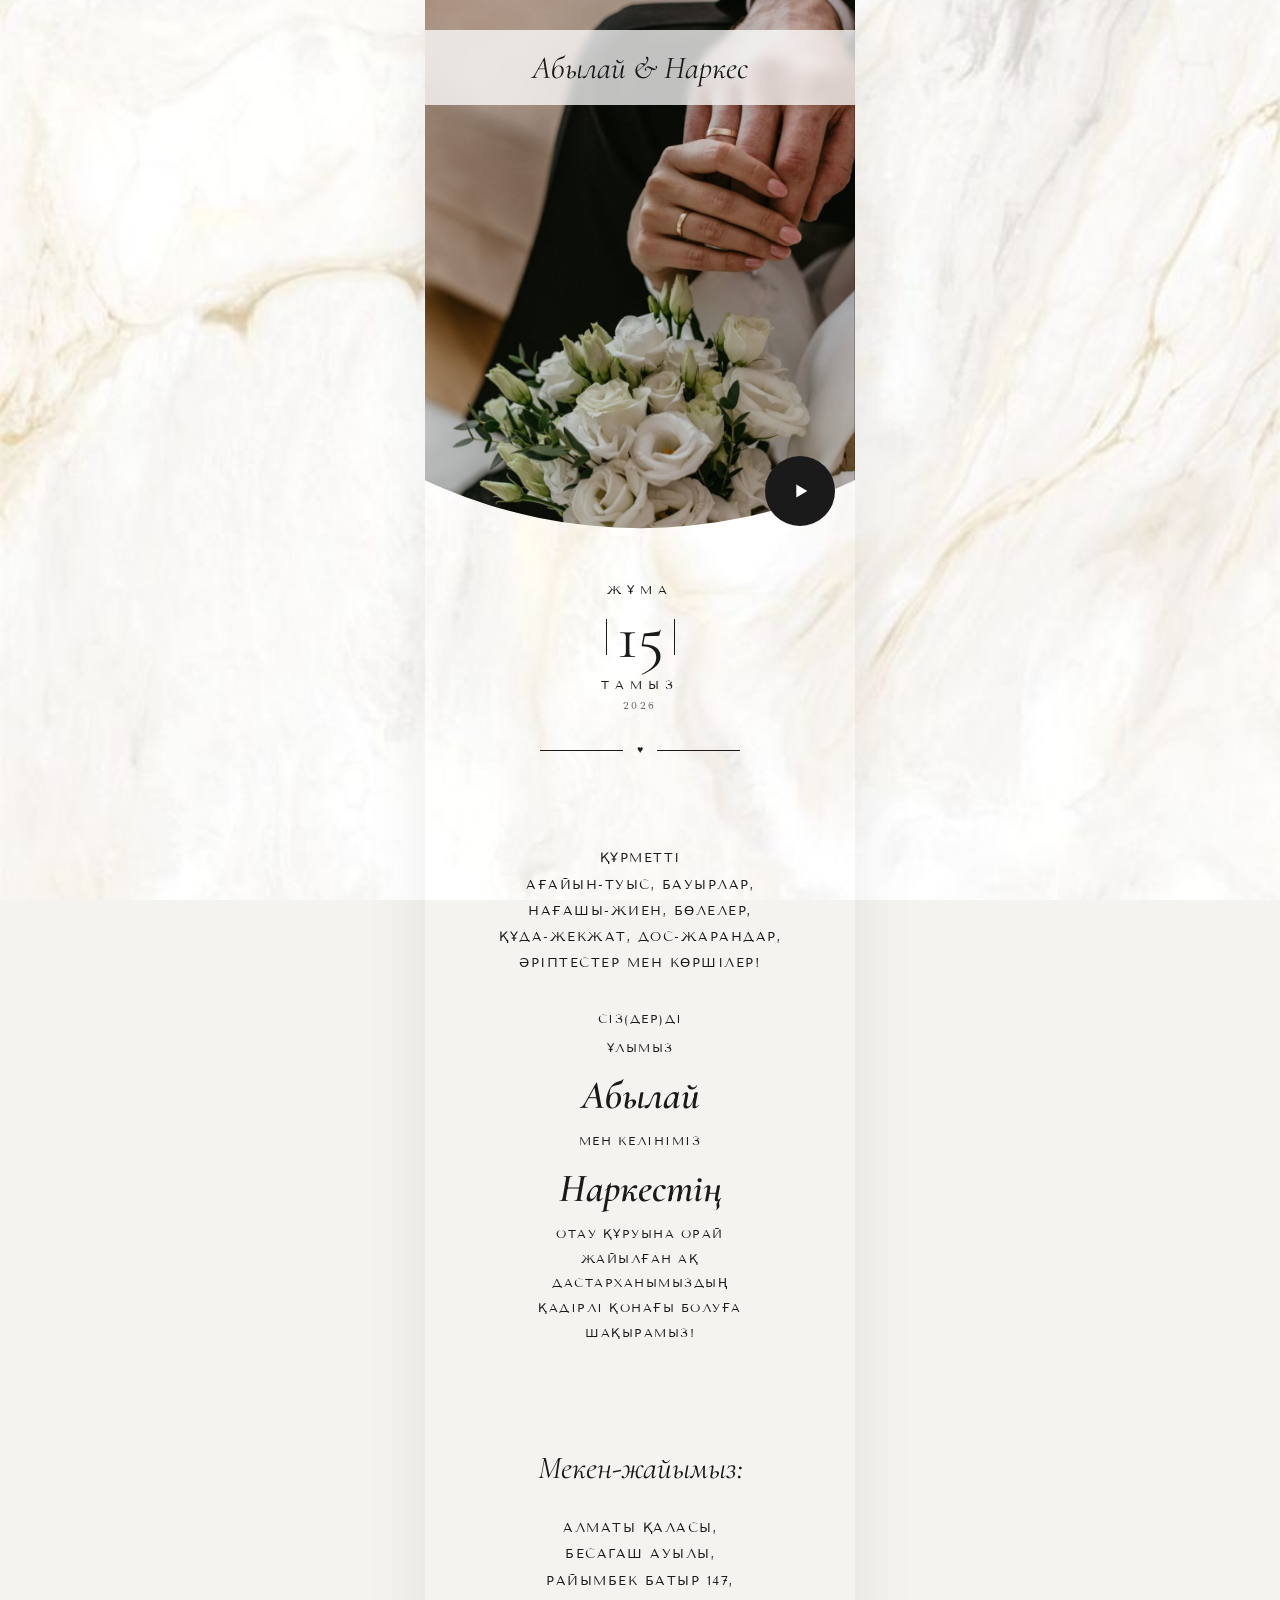
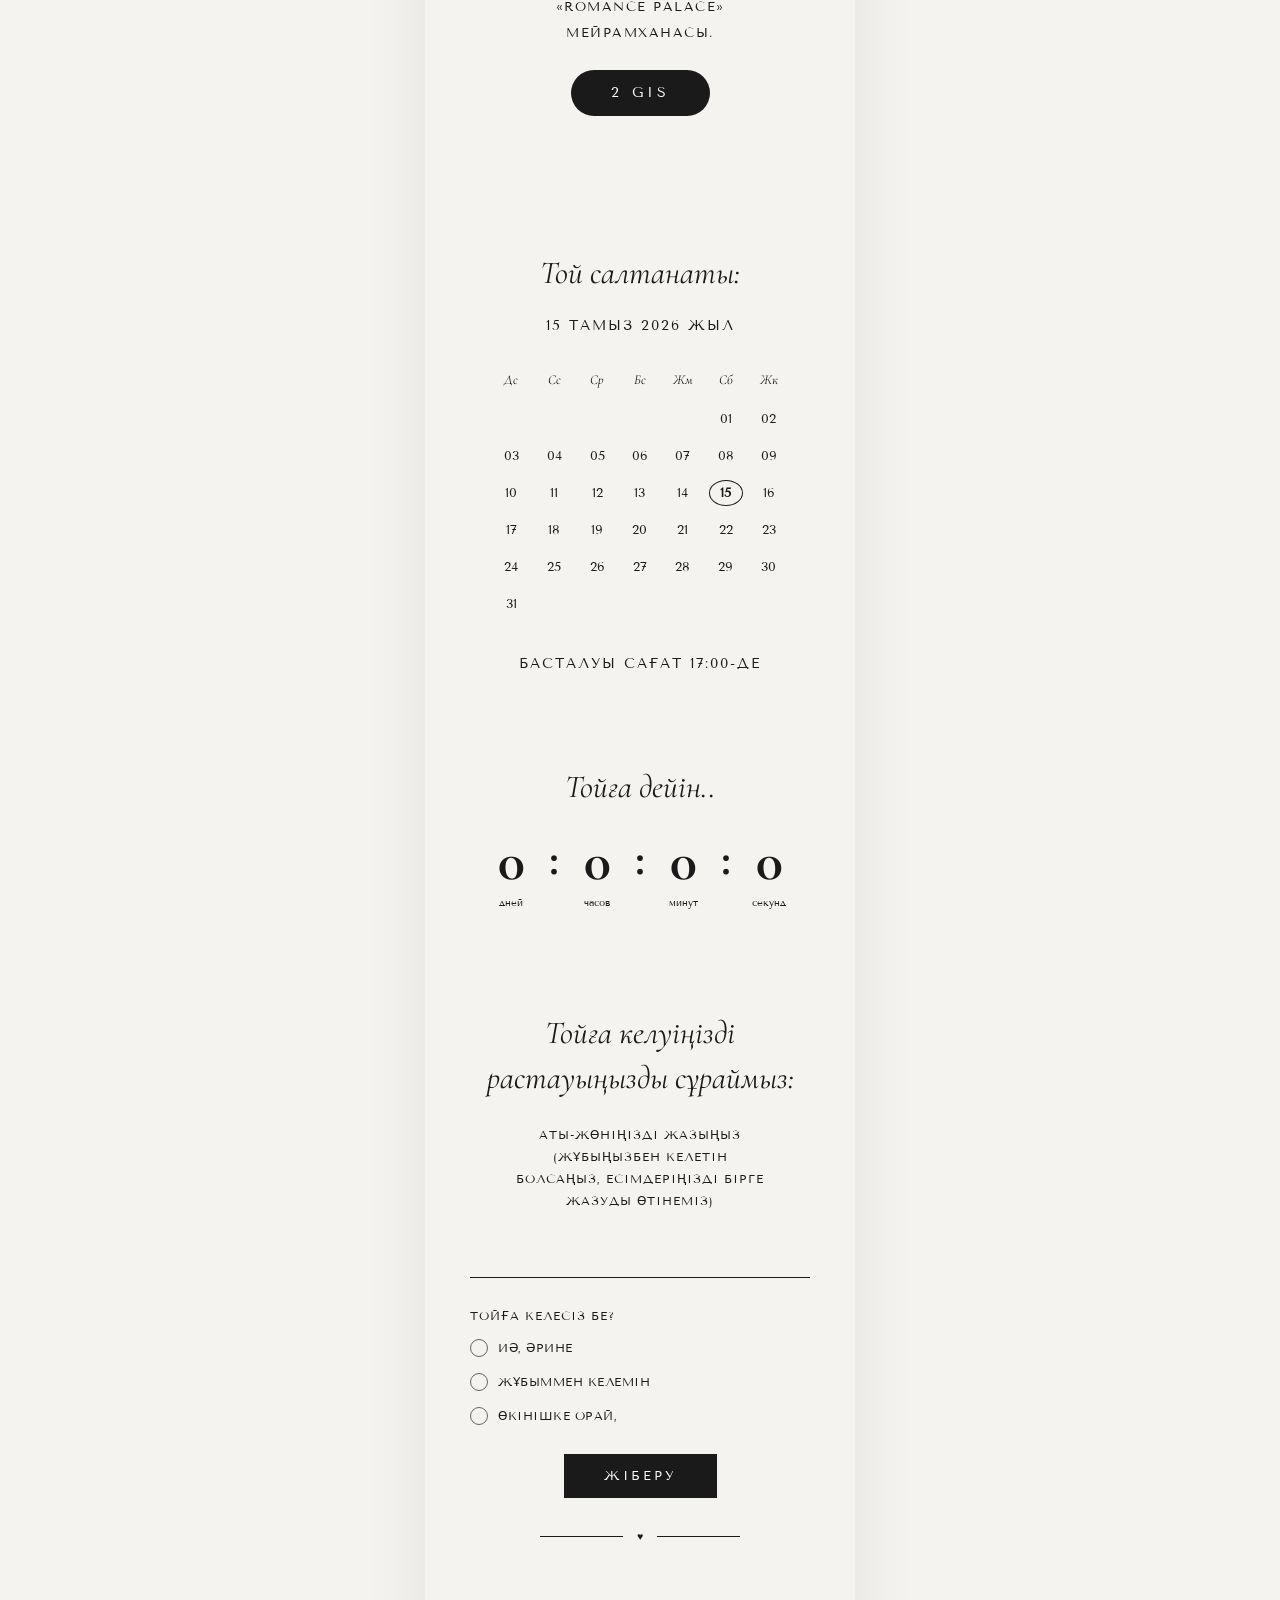
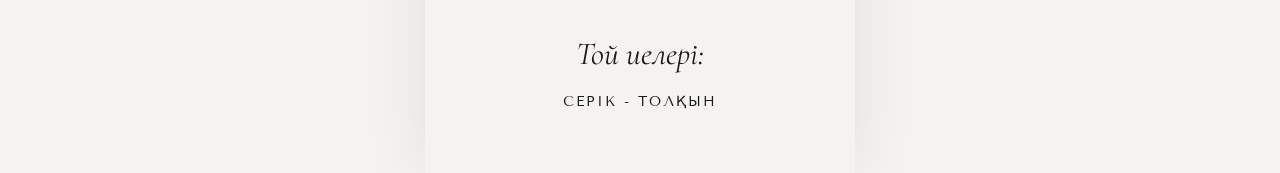
==== commit 590d4ef8: "Update adress" ====
--- a/index.html
+++ b/index.html
@@ -107,6 +107,8 @@
         <h2 class="script-title animate-on-scroll">Мекен-жайымыз:</h2>
         <p class="venue-address animate-on-scroll">
             АЛМАТЫ ҚАЛАСЫ,<br>
+            БЕСАГАШ АУЫЛЫ,<br>
+            РАЙЫМБЕК БАТЫР 147,<br>
             «ROMANCE PALACE»<br>
             МЕЙРАМХАНАСЫ.
         </p>
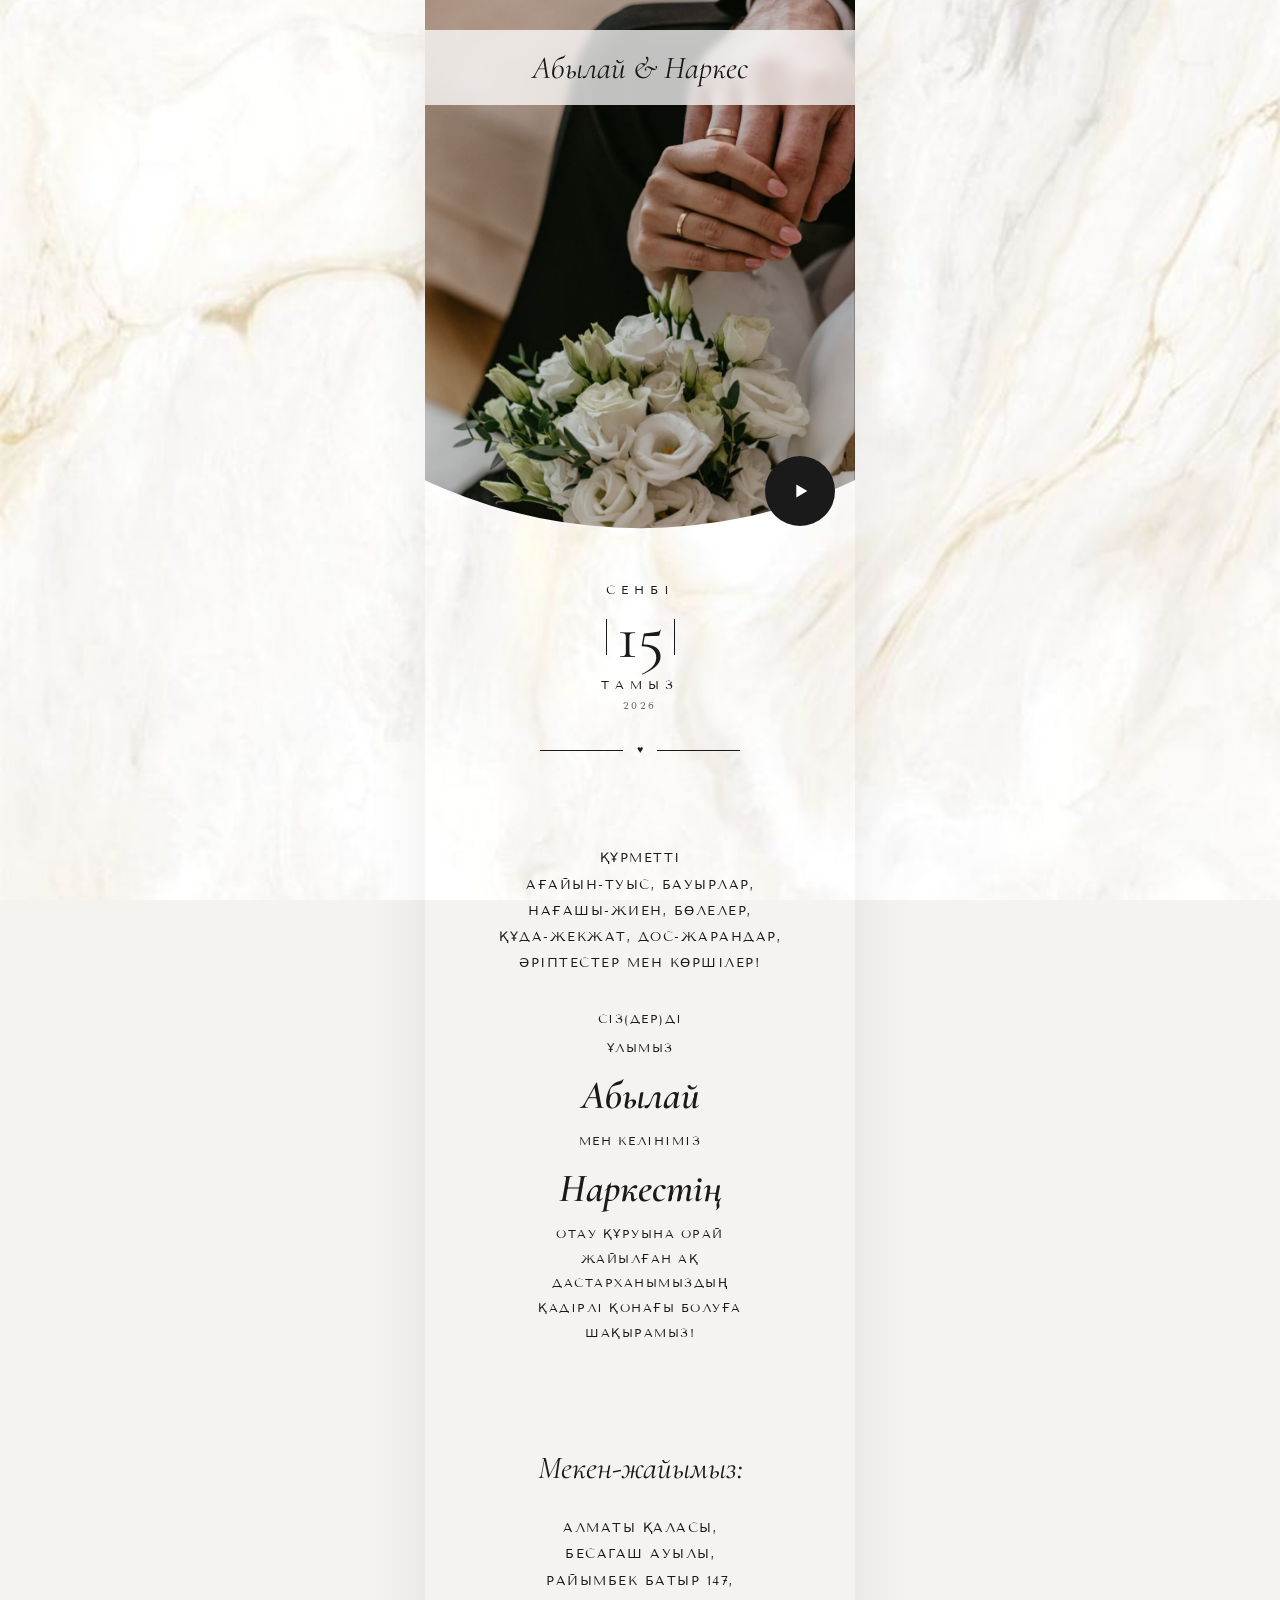
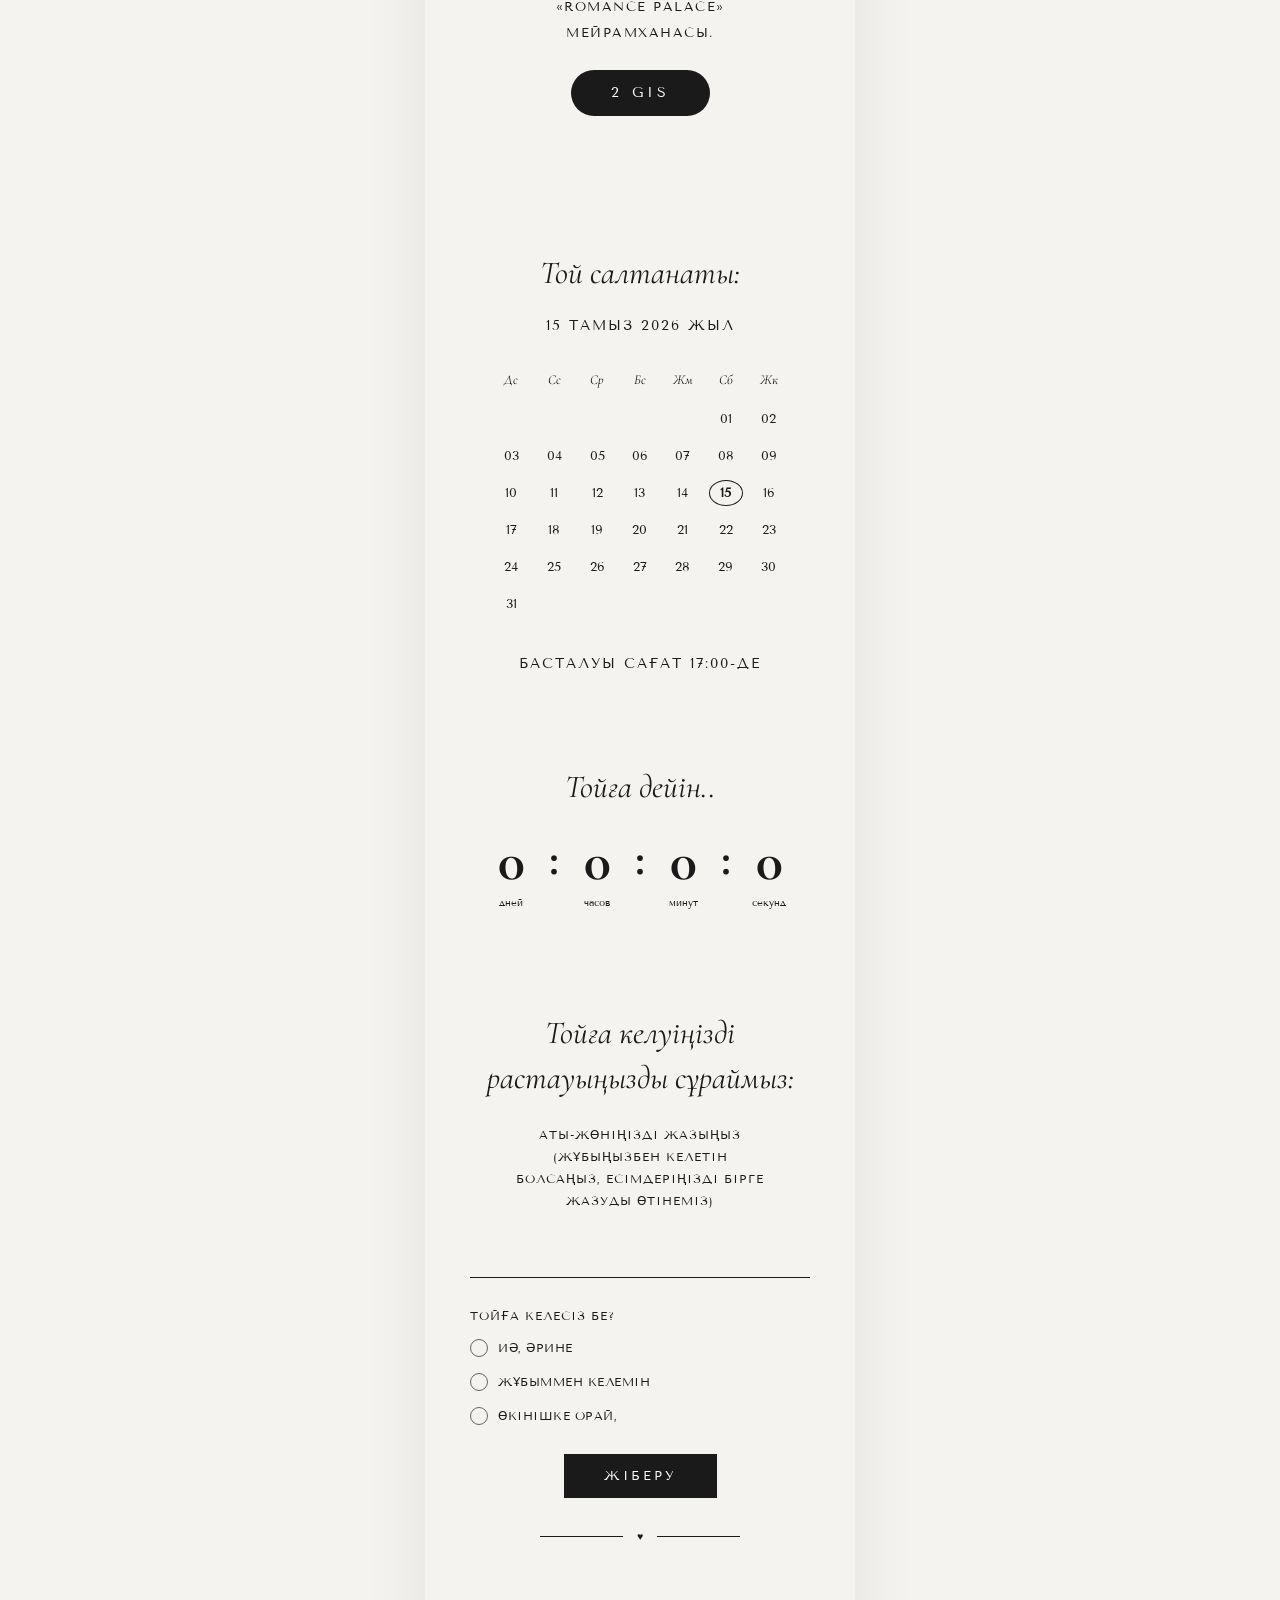
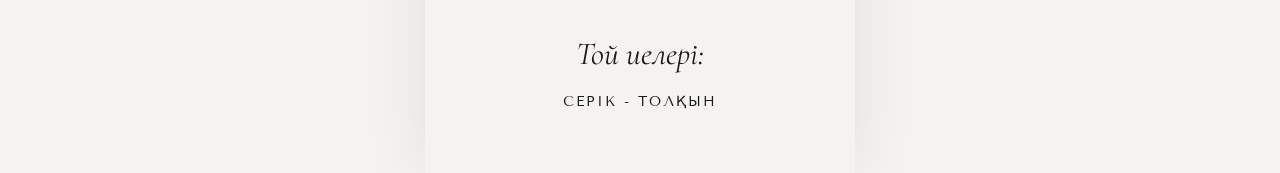
==== commit 42eea851: "Update adress" ====
--- a/index.html
+++ b/index.html
@@ -58,7 +58,7 @@
 
         <!-- Date section -->
         <div class="date-section">
-            <span class="date-dayname">ЖҰМА</span>
+            <span class="date-dayname">СЕНБІ</span>
             <div class="date-main">
                 <span class="date-divider-v"></span>
                 <span class="date-big-number">15</span>
